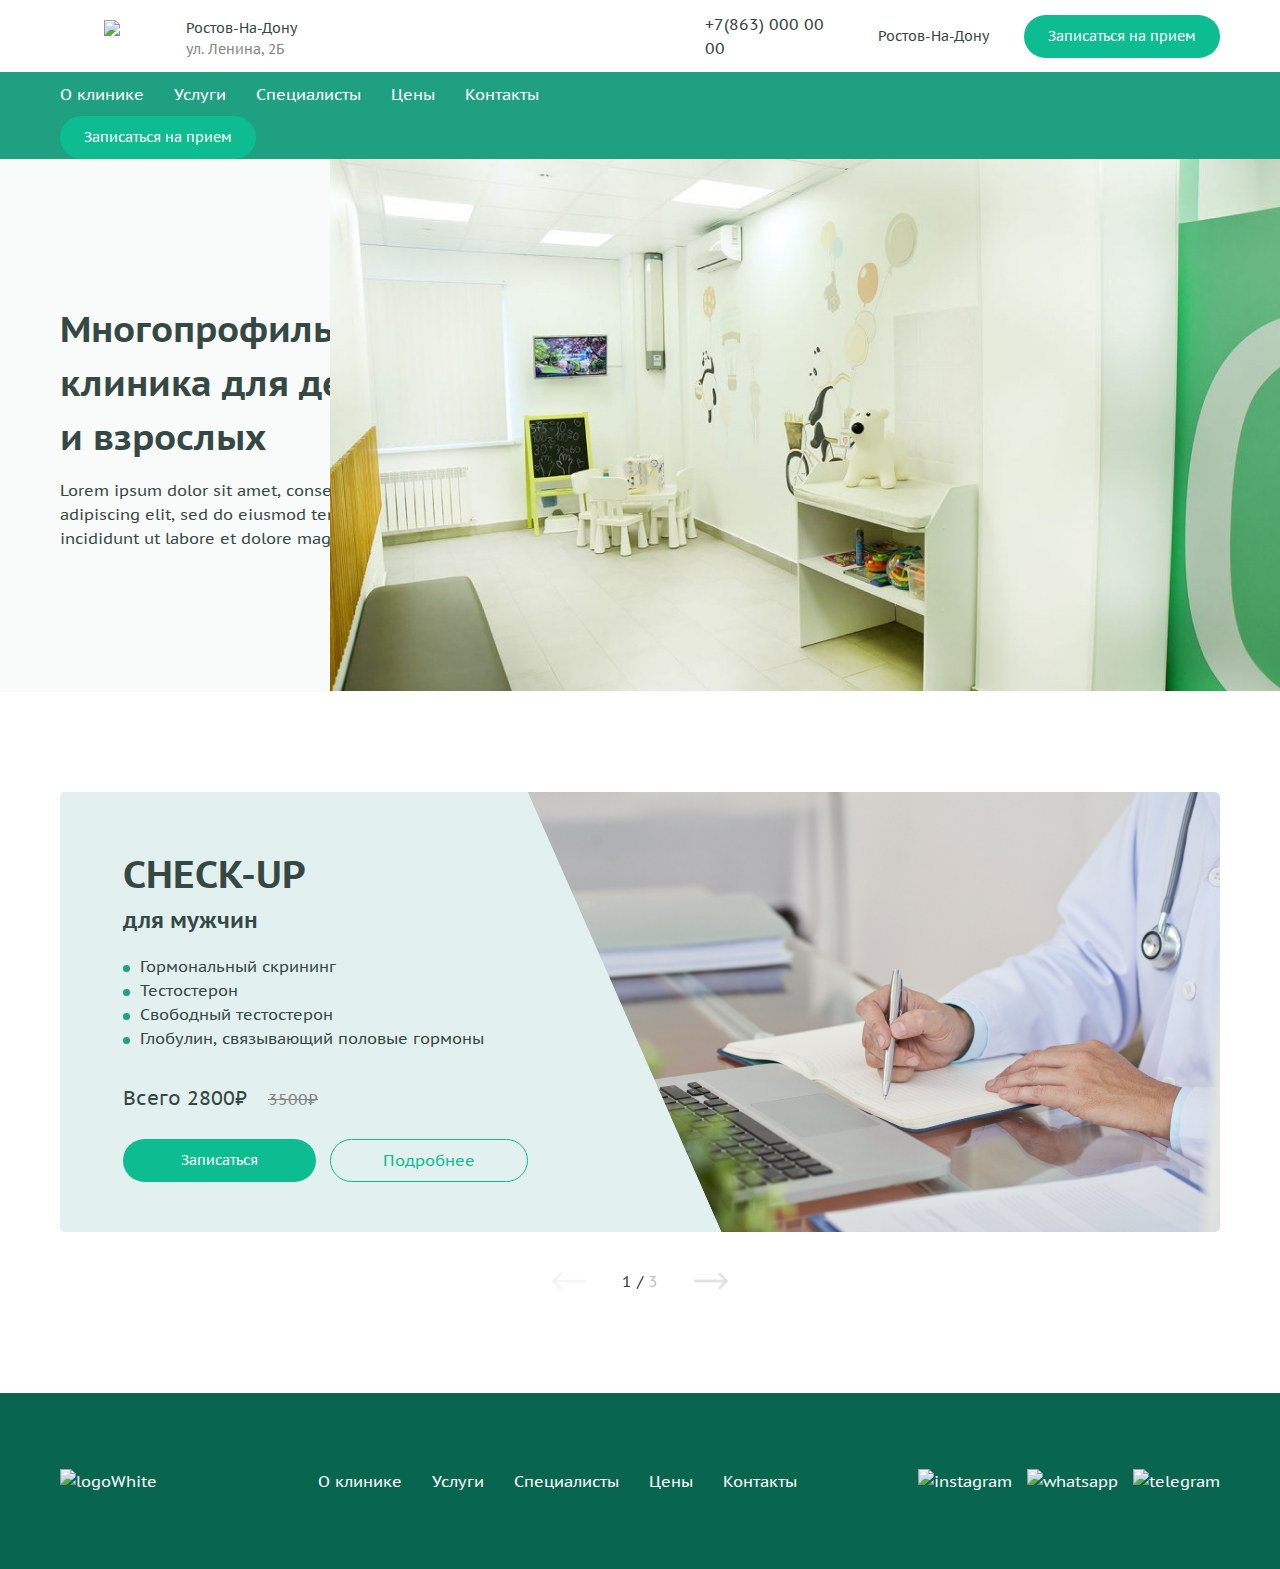
==== index.html @ a5d71ce0 "Добавил разметку для кнопки гамбургер в index.html" ====
<!DOCTYPE html>
<html lang="ru">

<head>
   <meta name="description"
      content="Комплексное обследование организма в Ростове-на-Дону всего за 1550 руб. Узнай все о состоянии своего орагнизма в МЦ 'Лого'. Check-Up программа доступна каждому!">
   <meta name="keywords" content="Check-up обследования анализы">
   <meta charset="UTF-8">
   <meta name="viewport" content="width=device-width, initial-scale=1.0">
   <link rel="preconnect" href="https://fonts.googleapis.com">
   <link rel="preconnect" href="https://fonts.gstatic.com" crossorigin>
   <link href="https://fonts.googleapis.com/css2?family=PT+Sans+Caption:wght@400;700&display=swap" rel="stylesheet">
   <script src="js/swiper.js" defer></script>
   <script src="js/main.js" defer></script>
   <link rel="stylesheet" href="css/swiper.css">
   <title>Test page</title>
   <link rel="stylesheet" href="/css/style.css">
</head>

<body>
   <div class="wrapper">
      <header class="header">
         <div class="container">
            <div class="header__inner-top">
               <div class="header__inner-left">
                  <div class="menu__btn">
                     <span></span>
                     <span></span>
                     <span></span>
                  </div>
                  <a href="#" class="logo">
                     <picture>
                        <source media="(max-width: 500px)" srcset="images/logo-mob.svg">
                        <img class="logo__img" src="images/logoGreen.svg" alt="Logo">
                     </picture>
                  </a>
                  <a href="#" class="header__geoloc-city">Ростов-На-Дону
                     <span class="header__geoloc-street">ул. Ленина, 2Б</span>
                  </a>

               </div>
               <div class="header__inner-right">
                  <a href="tel:+7(863) 000 00 00" class="header__number">+7(863) 000 00 00</a>
                  <a href="#" class="header__geoloc-city header__geoloc-mob">Ростов-На-Дону</a>
                  <button class="button header__button">Записаться на прием</button>
               </div>
            </div>
         </div>
         <div class="header__bg-bottom">
            <div class="container">
               <div class="header__inner-bottom">
                  <div class="header__menu">
                     <nav class="menu">
                        <ul class="menu__list">
                           <li class="menu__list-item">
                              <a href="#" class="menu__list-link">О клинике</a>
                           </li>
                           <li class="menu__list-item">
                              <a href="#" class="menu__list-link">Услуги</a>
                           </li>
                           <li class="menu__list-item">
                              <a href="#" class="menu__list-link">Специалисты</a>
                           </li>
                           <li class="menu__list-item">
                              <a href="#" class="menu__list-link">Цены</a>
                           </li>
                           <li class="menu__list-item">
                              <a href="#" class="menu__list-link">Контакты</a>
                           </li>
                        </ul>
                     </nav>
                     <button class="button button_mob-menu">Записаться на прием</button>
                  </div>
               </div>
            </div>
         </div>

      </header>

      <main class="main">
         <section class="top">
            <div class="container">
               <div class="top__content">
                  <div class="top__left">
                     <h1 class="top__title">Многопрофильная клиника для детей
                        и взрослых</h1>
                     <p class="top__text">Lorem ipsum dolor sit amet, consectetur adipiscing elit, sed do eiusmod tempor
                        incididunt ut labore et dolore magna aliqua</p>
                  </div>
                  <div class="top__right">
                     <picture>
                        <source media="(max-width: 375px)" srcset="images/top-img-mob.jpg">
                        <img src="images/top-img.jpg" alt="Дестский уголок" class="top__img">
                     </picture>
                  </div>
               </div>
            </div>
         </section>
         <section class="check">
            <div class="container">
               <div class="swiper">
                  <div class="swiper-wrapper">
                     <div class="swiper-slide">
                        <div class="check__inner">
                           <div class="check__left">
                              <div class="check__left-content">
                                 <h2 class="check__title">Check-UP</h2>
                                 <span class="check__span">для мужчин</span>
                                 <ul class="check__list">
                                    <li class="check__list-item">Гормональный скрининг</li>
                                    <li class="check__list-item">Тестостерон</li>
                                    <li class="check__list-item">Свободный тестостерон</li>
                                    <li class="check__list-item">Глобулин, связывающий половые гормоны</li>
                                 </ul>
                                 <div class="check__price">
                                    <span class="check__price-sale">Всего 2800₽</span>
                                    <span class="check__price-full">3500₽</span>
                                 </div>
                                 <div class="check__btn">
                                    <button class="button">Записаться</button>
                                    <a href="" class="butto check__link">Подробнее</a>
                                 </div>
                              </div>

                           </div>
                           <div class="check__right">
                              <picture>
                                 <source media="(max-width: 375px)" srcset="images/check-img-mob.jpg">
                                 <img src="images/check-img.jpg" alt="doctor" class="check__right-img">
                              </picture>
                           </div>
                        </div>
                     </div>
                     <div class="swiper-slide">Slide 2</div>
                     <div class="swiper-slide">Slide 3</div>
                  </div>


               </div>
            </div>
            <div class="container">
               <div class="swiper swiper-pag__bottom">
                  <div class="swiper-pagination"></div>

                  <div class="swiper-button-prev"></div>
                  <div class="swiper-button-next"></div>
               </div>
            </div>

         </section>
      </main>

      <footer class="footer">
         <div class="container">
            <div class="footer__inner">
               <a href="#" class="footer__logo">
                  <img src="images/logoWhite.svg" alt="logoWhite" class="logo__img">
               </a>
               <nav class="footer__menu">
                  <ul class="footer__menu-list">
                     <li class="footer__menu-item">
                        <a href="#" class="footer__menu-link">О клинике</a>
                     </li>
                     <li class="footer__menu-item">
                        <a href="#" class="footer__menu-link">Услуги</a>
                     </li>
                     <li class="footer__menu-item">
                        <a href="#" class="footer__menu-link">Специалисты</a>
                     </li>
                     <li class="footer__menu-item">
                        <a href="#" class="footer__menu-link">Цены</a>
                     </li>
                     <li class="footer__menu-item">
                        <a href="#" class="footer__menu-link">Контакты</a>
                     </li>
                  </ul>
               </nav>
               <div class="footer__messengers">
                  <a href="#" class="footer__messengers-link">
                     <img src="images/instagram.svg" alt="instagram" class="footer__messengers-img">
                  </a>
                  <a href="#" class="footer__messengers-link">
                     <img src="images/whatsappFooter.svg" alt="whatsapp" class="footer__messengers-img">
                  </a>
                  <a href="#" class="footer__messengers-link">
                     <img src="images/telegram.svg" alt="telegram" class="footer__messengers-img">
                  </a>
               </div>
            </div>
         </div>
      </footer>
   </div>



</body>

</html>
---- css/style.css ----
/*! normalize.css v8.0.1 | MIT License | github.com/necolas/normalize.css */
html {
  line-height: 1.15;
  -webkit-text-size-adjust: 100%;
}

body {
  margin: 0;
}

main {
  display: block;
}

h1 {
  font-size: 2em;
  margin: 0.67em 0;
}

hr {
  -webkit-box-sizing: content-box;
          box-sizing: content-box;
  height: 0;
  overflow: visible;
}

pre {
  font-family: monospace, monospace;
  font-size: 1em;
}

a {
  background-color: transparent;
}

abbr[title] {
  border-bottom: none;
  text-decoration: underline;
  -webkit-text-decoration: underline dotted;
          text-decoration: underline dotted;
}

b,
strong {
  font-weight: bolder;
}

code,
kbd,
samp {
  font-family: monospace, monospace;
  font-size: 1em;
}

small {
  font-size: 80%;
}

sub,
sup {
  font-size: 75%;
  line-height: 0;
  position: relative;
  vertical-align: baseline;
}

sub {
  bottom: -0.25em;
}

sup {
  top: -0.5em;
}

img {
  border-style: none;
}

button,
input,
optgroup,
select,
textarea {
  font-family: inherit;
  font-size: 100%;
  line-height: 1.15;
  margin: 0;
}

button,
input {
  overflow: visible;
}

button,
select {
  text-transform: none;
}

button,
[type=button],
[type=reset],
[type=submit] button::-moz-focus-inner,
[type=button]::-moz-focus-inner,
[type=reset]::-moz-focus-inner,
[type=submit]::-moz-focus-inner {
  border-style: none;
  padding: 0;
}

button:-moz-focusring,
[type=button]:-moz-focusring,
[type=reset]:-moz-focusring,
[type=submit]:-moz-focusring fieldset {
  padding: 0.35em 0.75em 0.625em;
}

legend {
  -webkit-box-sizing: border-box;
          box-sizing: border-box;
  color: inherit;
  display: table;
  max-width: 100%;
  padding: 0;
  white-space: normal;
}

progress {
  vertical-align: baseline;
}

textarea {
  overflow: auto;
}

[type=checkbox],
[type=radio] {
  -webkit-box-sizing: border-box;
          box-sizing: border-box;
  padding: 0;
}

[type=number]::-webkit-inner-spin-button,
[type=number]::-webkit-outer-spin-button {
  height: auto;
}

[type=search] {
  outline-offset: -2px;
}

[type=search]::-webkit-search-decoration {
  -webkit-appearance: none;
}

::-webkit-file-upload-button {
  -webkit-appearance: button;
  font: inherit;
}

details {
  display: block;
}

summary {
  display: list-item;
}

template {
  display: none;
}

[hidden] {
  display: none;
}

html {
  -webkit-box-sizing: border-box;
          box-sizing: border-box;
}

*,
*::after,
**::before {
  -webkit-box-sizing: inherit;
          box-sizing: inherit;
  margin: 0;
  padding: 0;
}

html,
body {
  height: 100%;
}

body {
  font-family: "PT Sans Caption", sans-serif;
  font-size: 16px;
  font-weight: 400;
  line-height: 1.5;
  color: #364844;
}

a {
  text-decoration: none;
  color: #fff;
}

ul {
  list-style: none;
}

.wrapper {
  min-height: 100%;
  display: -webkit-box;
  display: -ms-flexbox;
  display: flex;
  -webkit-box-orient: vertical;
  -webkit-box-direction: normal;
      -ms-flex-direction: column;
          flex-direction: column;
}

.container {
  max-width: 1160px;
  margin: 0 auto;
  padding: 0 10px;
}

.button {
  max-width: 196px;
  height: 43px;
  width: 100%;
  display: inline-block;
  color: #fff;
  background-color: #0DBC91;
  padding: 11px 24px;
  font-size: 14px;
  font-family: "PT Sans Caption", sans-serif;
  border: none;
  border-radius: 50px;
  outline: none;
  cursor: pointer;
  white-space: nowrap;
}
.button:hover {
  background-color: #00D29F;
}

.header__inner-top {
  position: relative;
  padding: 12px 0;
  display: -webkit-box;
  display: -ms-flexbox;
  display: flex;
  -webkit-box-pack: justify;
      -ms-flex-pack: justify;
          justify-content: space-between;
}
.header__inner-left {
  display: -webkit-box;
  display: -ms-flexbox;
  display: flex;
  -webkit-box-align: end;
      -ms-flex-align: end;
          align-items: flex-end;
  gap: 0 44px;
  max-width: 250px;
}
.header__geoloc-city {
  max-width: 133px;
  font-size: 14px;
  color: #364844;
  position: relative;
}
.header__geoloc-city::before {
  content: "";
  position: absolute;
  background-image: url(../images/placeholder.svg);
  width: 20px;
  height: 20px;
  left: -22px;
  top: calc(50% - 22px);
}
.header__geoloc-street {
  color: #868686;
}
.header__number {
  max-width: 138px;
  width: 100%;
  position: relative;
  color: #364844;
}
.header__number::before {
  content: "";
  position: absolute;
  background-image: url(../images/whatsappHeader.svg);
  width: 28px;
  height: 28px;
  left: -34px;
  top: calc(50% - 15px);
}
.header__inner-right {
  display: -webkit-box;
  display: -ms-flexbox;
  display: flex;
  -webkit-box-pack: justify;
      -ms-flex-pack: justify;
          justify-content: space-between;
  -webkit-box-align: center;
      -ms-flex-align: center;
          align-items: center;
  gap: 0 35px;
}
.header__bg-bottom {
  background-color: #1FA181;
}

.logo__img {
  width: 92px;
  height: 27px;
}

.menu__list {
  display: -webkit-box;
  display: -ms-flexbox;
  display: flex;
  gap: 0 30px;
  margin: 0;
  padding: 10px 0;
}

.footer {
  background-color: #08664F;
}
.footer__inner {
  display: -webkit-box;
  display: -ms-flexbox;
  display: flex;
  -webkit-box-pack: justify;
      -ms-flex-pack: justify;
          justify-content: space-between;
  -webkit-box-align: center;
      -ms-flex-align: center;
          align-items: center;
  padding: 60px 0;
}
.footer__menu-list {
  display: -webkit-box;
  display: -ms-flexbox;
  display: flex;
  gap: 0 30px;
}
.footer__messengers {
  display: -webkit-box;
  display: -ms-flexbox;
  display: flex;
  gap: 0 15px;
}

.main {
  -webkit-box-flex: 1;
      -ms-flex-positive: 1;
          flex-grow: 1;
}

.top {
  position: relative;
  background-color: #F8FBFA;
}
.top__content {
  height: 533px;
  display: -webkit-box;
  display: -ms-flexbox;
  display: flex;
  padding-right: 15px;
}
.top__left {
  max-width: 416px;
  margin: auto 0;
}
.top__title {
  font-size: 36px;
  font-weight: 700;
  max-width: 370px;
  margin: 0 0 14px 0;
}
.top__text {
  max-width: 350px;
  margin: 0;
}
.top__right {
  position: absolute;
  right: 0;
  max-width: 950px;
  width: 100%;
  height: 100%;
}
.top__img {
  width: 100%;
}

.check {
  padding-top: 100px;
}
.check__inner {
  height: 440px;
  display: -webkit-box;
  display: -ms-flexbox;
  display: flex;
  background-color: #E2F0EF;
}
.check__left {
  margin-left: 63px;
  max-width: 613px;
  width: 100%;
}
.check__title {
  margin: 53px 0 2px 0;
  font-size: 38px;
  font-weight: 700;
  text-transform: uppercase;
}
.check__span {
  font-size: 22px;
  font-weight: 700;
  margin-bottom: 17px;
  display: block;
}
.check__list {
  padding-left: 17px;
  margin-top: 0;
  margin-bottom: 33px;
  position: relative;
}
.check__list-item::before {
  content: url(../images/Ellipse\ 1.svg);
  position: absolute;
  width: 7px;
  height: 7px;
  left: 0;
}
.check__price-sale {
  font-size: 20px;
  display: inline-block;
  margin-right: 16px;
  margin-bottom: 26px;
}
.check__price-full {
  color: #868686;
  text-decoration-line: line-through;
}
.check__btn {
  display: -webkit-box;
  display: -ms-flexbox;
  display: flex;
  gap: 14px;
}
.check__link {
  display: inline-block;
  border: 1px solid #0DBC91;
  border-radius: 50px;
  padding: 8px 52px;
  color: #0DBC91;
}
.check__link:hover {
  background-color: #0DBC91;
  color: #fff;
}
.check__right {
  background-image: url(../images/check-img.jpg);
  background-repeat: no-repeat;
  background-position: center;
  background-size: contain;
  -webkit-clip-path: polygon(0% 0%, 100% 0%, 100% 100%, 28% 100%);
          clip-path: polygon(0% 0%, 100% 0%, 100% 100%, 28% 100%);
}

.swiper {
  border-radius: 5px;
}
.swiper-wrapper {
  margin-bottom: 35px;
}
.swiper-slide {
  width: 613px;
  height: 440px;
}

.swiper-pag__bottom {
  height: 34px;
  margin-bottom: 92px;
}

.swiper-pagination-total {
  color: #C0C0C0;
}

.swiper-button-prev::after {
  content: url(../images/left-arrow.svg);
  width: 34px;
  height: 34px;
  position: absolute;
  right: -489px;
  top: -2px;
}

.swiper-button-prev:hover {
  -webkit-filter: invert(62%) sepia(47%) saturate(3689%) hue-rotate(124deg) brightness(93%) contrast(90%);
          filter: invert(62%) sepia(47%) saturate(3689%) hue-rotate(124deg) brightness(93%) contrast(90%);
}

.swiper-button-next::after {
  content: url(../images/right-arrow.png);
  width: 34px;
  height: 34px;
  position: absolute;
  left: -489px;
  top: -2px;
}

.swiper-button-next:hover {
  -webkit-filter: invert(62%) sepia(47%) saturate(3689%) hue-rotate(124deg) brightness(93%) contrast(90%);
          filter: invert(62%) sepia(47%) saturate(3689%) hue-rotate(124deg) brightness(93%) contrast(90%);
}/*# sourceMappingURL=style.css.map */
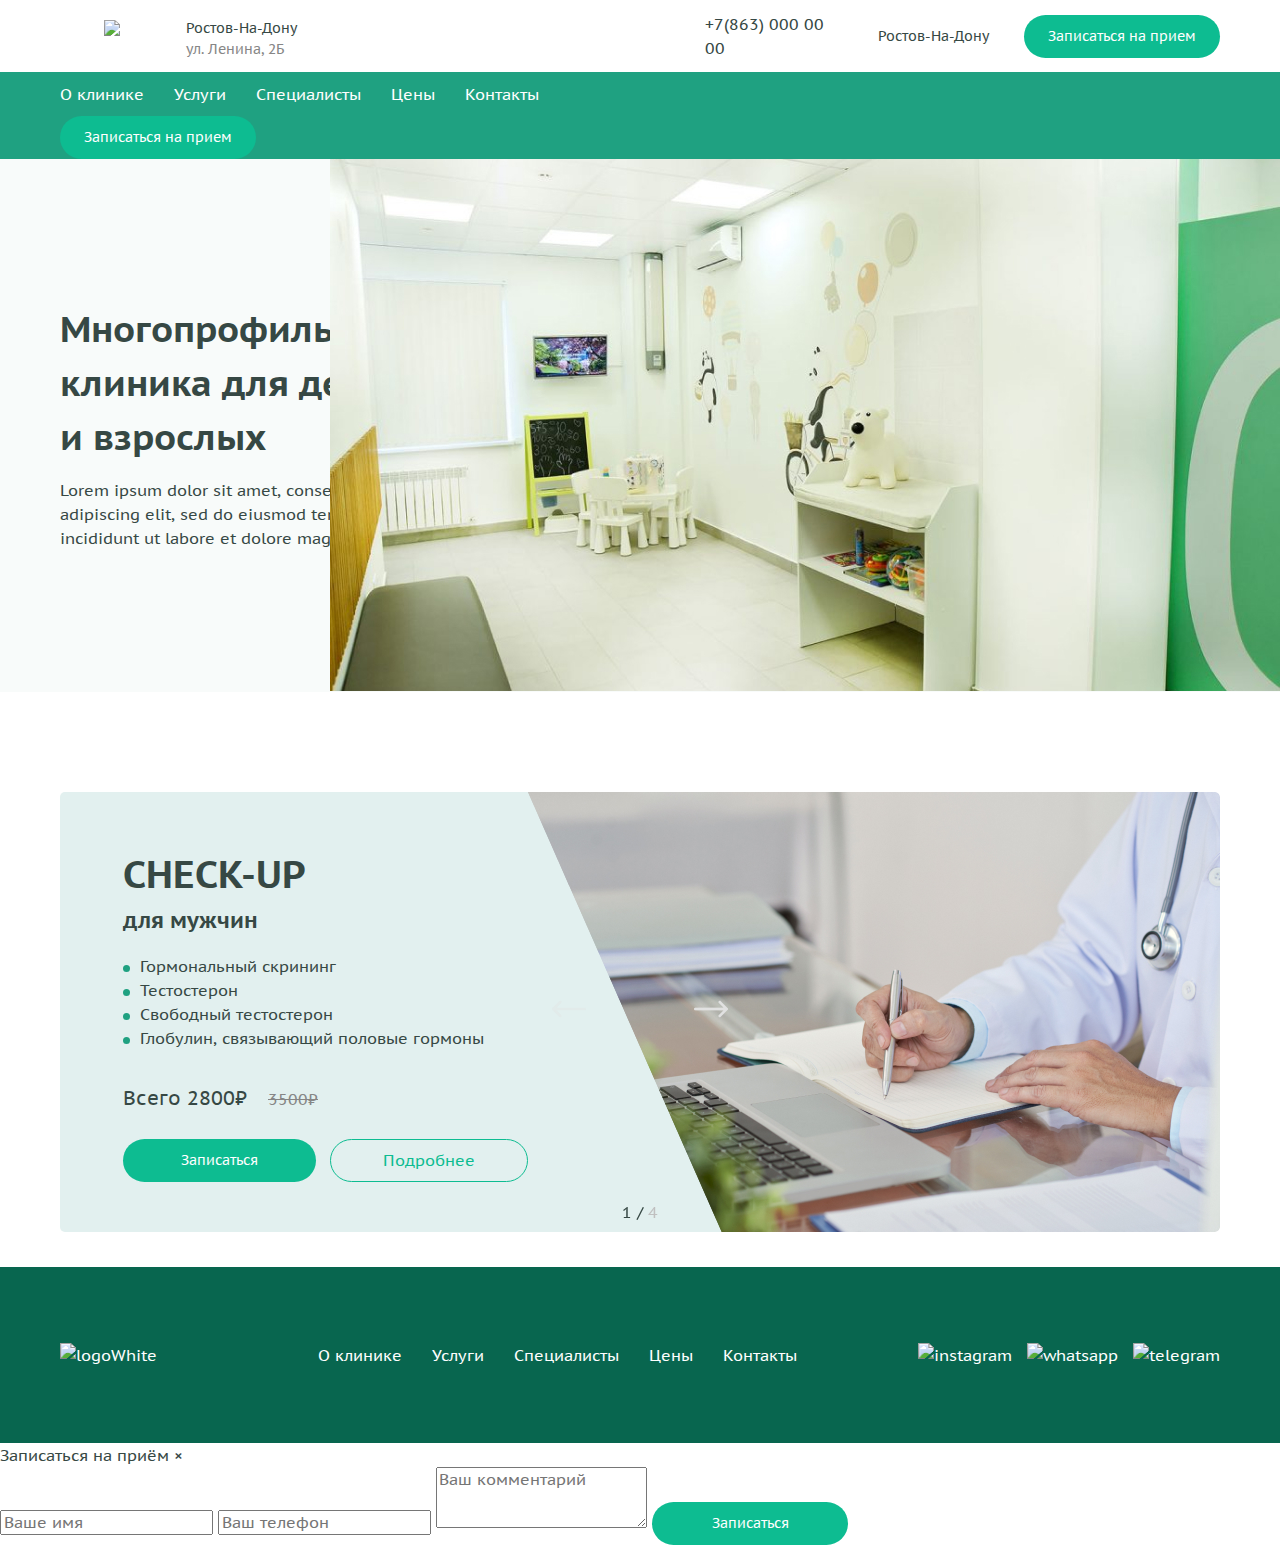
==== commit 6cf62a39: "Добавил разметку всплывающей формы" ====
--- a/index.html
+++ b/index.html
@@ -118,7 +118,7 @@
                                  </div>
                                  <div class="check__btn">
                                     <button class="button">Записаться</button>
-                                    <a href="" class="butto check__link">Подробнее</a>
+                                    <a href="" class="check__link button-link">Подробнее</a>
                                  </div>
                               </div>
 
@@ -131,22 +131,18 @@
                            </div>
                         </div>
                      </div>
-                     <div class="swiper-slide">Slide 2</div>
-                     <div class="swiper-slide">Slide 3</div>
-                  </div>
-
-
-               </div>
-            </div>
-            <div class="container">
-               <div class="swiper swiper-pag__bottom">
-                  <div class="swiper-pagination"></div>
-
-                  <div class="swiper-button-prev"></div>
-                  <div class="swiper-button-next"></div>
-               </div>
-            </div>
-
+                     <div class="swiper-slide"></div>
+                     <div class="swiper-slide"></div>
+                     <div class="swiper-slide"></div>
+                  </div>
+                  <div class="slider-nav">
+                     <div class="slider-prev slider-btn swiper-button-prev"></div>
+                     <div class="slider-pogination swiper-pagination">
+                     </div>
+                     <div class="slider-next slider-btn swiper-button-next"></div>
+                  </div>
+               </div>
+            </div>
          </section>
       </main>
 
@@ -191,8 +187,27 @@
       </footer>
    </div>
 
-
+   <div class="modal">
+      <div class="modal__overlay">
+         <div class="modal__window">
+            <div class="modal__header">
+               <span class="modal__title">Записаться на приём</span>
+               <span class="modal__close">&times;</span>
+            </div>
+            <div class="modal__body">
+               <form class="modal__form" action="">
+                  <input required class="modal__input" type="text" placeholder="Ваше имя">
+                  <input required class="modal__input" type="text" placeholder="Ваш телефон">
+                  <textarea rows="3" class="modal__textarea" placeholder="Ваш комментарий"></textarea>
+                  <button type="submit" class="button">Записаться</button>
+               </form>
+            </div>
+         </div>
+      </div>
+   </div>
 
 </body>
 
-</html>+</html>
+
+<!-- 22:20 -->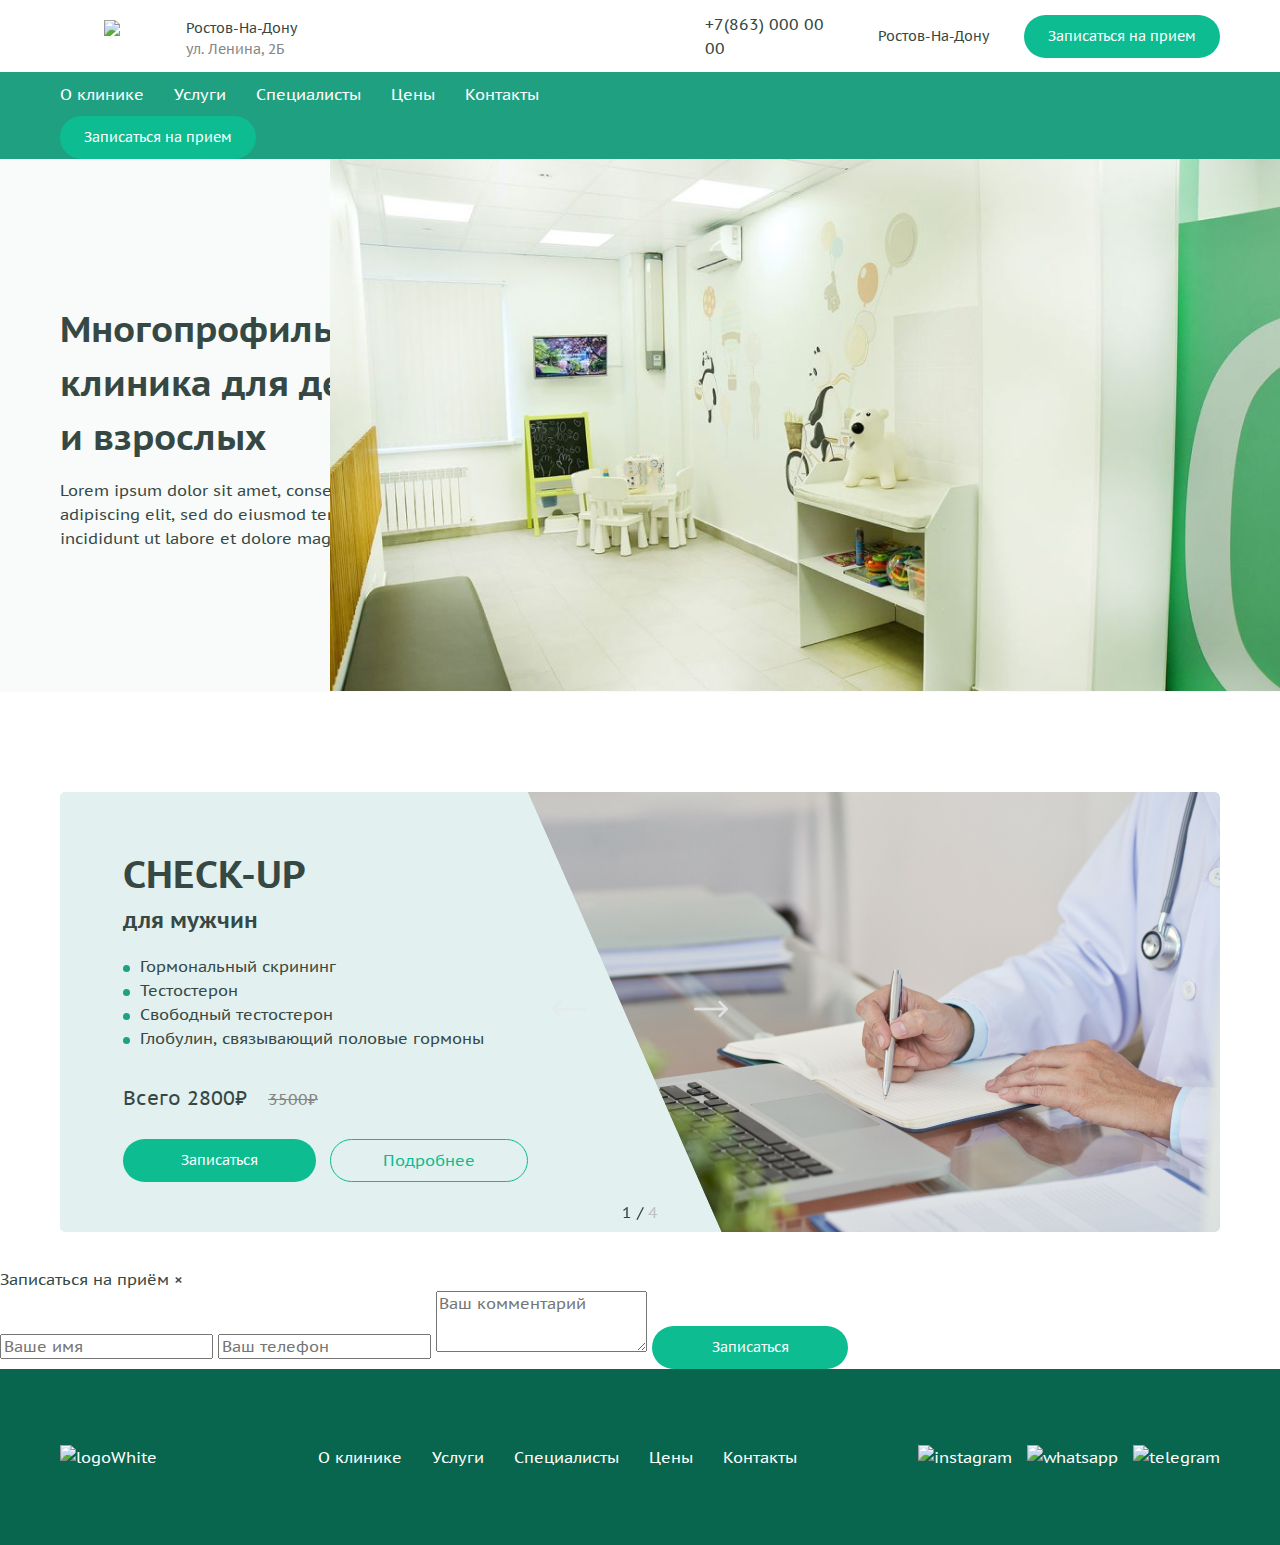
==== commit 22450d42: "Переместил модальное окно между main и footer" ====
--- a/index.html
+++ b/index.html
@@ -42,7 +42,7 @@
                <div class="header__inner-right">
                   <a href="tel:+7(863) 000 00 00" class="header__number">+7(863) 000 00 00</a>
                   <a href="#" class="header__geoloc-city header__geoloc-mob">Ростов-На-Дону</a>
-                  <button class="button header__button">Записаться на прием</button>
+                  <button class="button header__button" id="header-btn">Записаться на прием</button>
                </div>
             </div>
          </div>
@@ -69,7 +69,7 @@
                            </li>
                         </ul>
                      </nav>
-                     <button class="button button_mob-menu">Записаться на прием</button>
+                     <button class="button button_mob-menu" id="mob-btn">Записаться на прием</button>
                   </div>
                </div>
             </div>
@@ -117,7 +117,7 @@
                                     <span class="check__price-full">3500₽</span>
                                  </div>
                                  <div class="check__btn">
-                                    <button class="button">Записаться</button>
+                                    <button class="button" id="check-up-btn">Записаться</button>
                                     <a href="" class="check__link button-link">Подробнее</a>
                                  </div>
                               </div>
@@ -146,6 +146,25 @@
          </section>
       </main>
 
+      <div class="modal">
+         <div class="modal__overlay">
+            <div class="modal__window">
+               <div class="modal__header">
+                  <span class="modal__title">Записаться на приём</span>
+                  <span class="modal__close">&times;</span>
+               </div>
+               <div class="modal__body">
+                  <form class="modal__form" action="">
+                     <input required class="modal__input" type="text" placeholder="Ваше имя">
+                     <input required class="modal__input" type="text" placeholder="Ваш телефон">
+                     <textarea rows="3" class="modal__textarea" placeholder="Ваш комментарий"></textarea>
+                     <button type="submit" class="button" id="modal-btn-close">Записаться</button>
+                  </form>
+               </div>
+            </div>
+         </div>
+      </div>
+
       <footer class="footer">
          <div class="container">
             <div class="footer__inner">
@@ -187,27 +206,8 @@
       </footer>
    </div>
 
-   <div class="modal">
-      <div class="modal__overlay">
-         <div class="modal__window">
-            <div class="modal__header">
-               <span class="modal__title">Записаться на приём</span>
-               <span class="modal__close">&times;</span>
-            </div>
-            <div class="modal__body">
-               <form class="modal__form" action="">
-                  <input required class="modal__input" type="text" placeholder="Ваше имя">
-                  <input required class="modal__input" type="text" placeholder="Ваш телефон">
-                  <textarea rows="3" class="modal__textarea" placeholder="Ваш комментарий"></textarea>
-                  <button type="submit" class="button">Записаться</button>
-               </form>
-            </div>
-         </div>
-      </div>
-   </div>
+
 
 </body>
 
-</html>
-
-<!-- 22:20 -->+</html>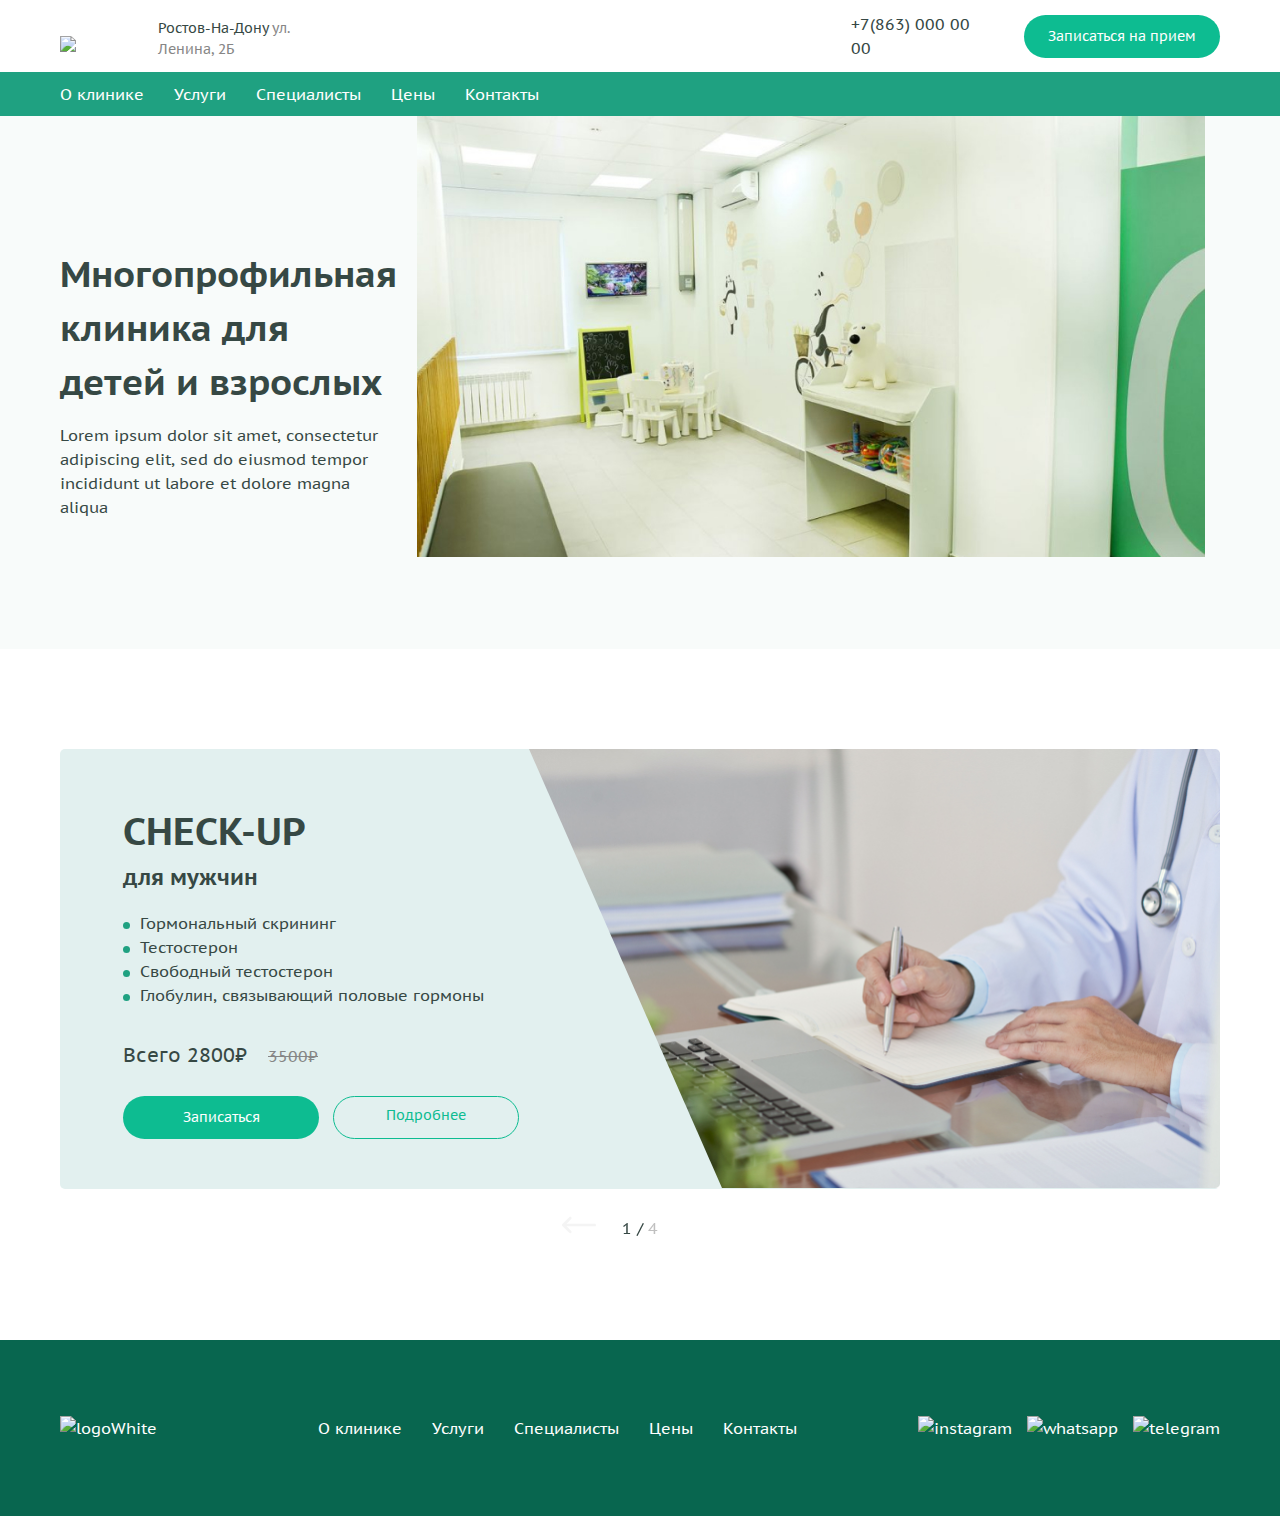
==== commit 46f27ded: "Подключил слили через style.min.css" ====
--- a/index.html
+++ b/index.html
@@ -14,7 +14,7 @@
    <script src="js/main.js" defer></script>
    <link rel="stylesheet" href="css/swiper.css">
    <title>Test page</title>
-   <link rel="stylesheet" href="/css/style.css">
+   <link rel="stylesheet" href="css/style.min.css">
 </head>
 
 <body>
--- a/css/style.min.css
+++ b/css/style.min.css
@@ -0,0 +1 @@
+/*! normalize.css v8.0.1 | MIT License | github.com/necolas/normalize.css */html{line-height:1.15;-webkit-text-size-adjust:100%}body{margin:0}main{display:block}h1{font-size:2em;margin:.67em 0}hr{-webkit-box-sizing:content-box;box-sizing:content-box;height:0;overflow:visible}pre{font-family:monospace,monospace;font-size:1em}a{background-color:rgba(0,0,0,0)}abbr[title]{border-bottom:none;text-decoration:underline;-webkit-text-decoration:underline dotted;text-decoration:underline dotted}b,strong{font-weight:bolder}code,kbd,samp{font-family:monospace,monospace;font-size:1em}small{font-size:80%}sub,sup{font-size:75%;line-height:0;position:relative;vertical-align:baseline}sub{bottom:-0.25em}sup{top:-0.5em}img{border-style:none}button,input,optgroup,select,textarea{font-family:inherit;font-size:100%;line-height:1.15;margin:0}button,input{overflow:visible}button,select{text-transform:none}button,[type=button],[type=reset],[type=submit] button::-moz-focus-inner,[type=button]::-moz-focus-inner,[type=reset]::-moz-focus-inner,[type=submit]::-moz-focus-inner{border-style:none;padding:0}button:-moz-focusring,[type=button]:-moz-focusring,[type=reset]:-moz-focusring,[type=submit]:-moz-focusring fieldset{padding:.35em .75em .625em}legend{-webkit-box-sizing:border-box;box-sizing:border-box;color:inherit;display:table;max-width:100%;padding:0;white-space:normal}progress{vertical-align:baseline}textarea{overflow:auto}[type=checkbox],[type=radio]{-webkit-box-sizing:border-box;box-sizing:border-box;padding:0}[type=number]::-webkit-inner-spin-button,[type=number]::-webkit-outer-spin-button{height:auto}[type=search]{outline-offset:-2px}[type=search]::-webkit-search-decoration{-webkit-appearance:none}::-webkit-file-upload-button{-webkit-appearance:button;font:inherit}details{display:block}summary{display:list-item}template{display:none}[hidden]{display:none}html{-webkit-box-sizing:border-box;box-sizing:border-box}*,*::after,**::before{-webkit-box-sizing:inherit;box-sizing:inherit;margin:0;padding:0}html,body{height:100%}body{font-family:"PT Sans Caption",sans-serif;font-size:16px;font-weight:400;line-height:1.5;color:#364844}body.noscroll{overflow:hidden}a{text-decoration:none;color:#fff}ul{list-style:none}.wrapper{min-height:100%;display:-webkit-box;display:-ms-flexbox;display:flex;-webkit-box-orient:vertical;-webkit-box-direction:normal;-ms-flex-direction:column;flex-direction:column}.container{max-width:1160px;margin:0 auto;padding:0 10px}.button{max-width:196px;height:43px;width:100%;display:inline-block;color:#fff;background-color:#0dbc91;padding:11px 24px;font-size:14px;font-family:"PT Sans Caption",sans-serif;border:none;border-radius:50px;outline:none;cursor:pointer;white-space:nowrap}.button:hover{background-color:#00d29f}.header__inner-top{position:relative;padding:12px 0;display:-webkit-box;display:-ms-flexbox;display:flex;-webkit-box-pack:justify;-ms-flex-pack:justify;justify-content:space-between}.header__inner-left{display:-webkit-box;display:-ms-flexbox;display:flex;-webkit-box-align:end;-ms-flex-align:end;align-items:flex-end;gap:0 44px;max-width:250px}.header__geoloc-city{max-width:133px;font-size:14px;color:#364844;position:relative}.header__geoloc-city::before{content:"";position:absolute;background-image:url(../images/placeholder.svg);width:20px;height:20px;left:-22px;top:calc(50% - 22px)}.header__geoloc-street{color:#868686}.header__number{max-width:138px;width:100%;position:relative;color:#364844}.header__number::before{content:"";position:absolute;background-image:url(../images/whatsappHeader.svg);width:28px;height:28px;left:-34px;top:calc(50% - 15px)}.header__geoloc-mob{display:none}.header__inner-right{display:-webkit-box;display:-ms-flexbox;display:flex;-webkit-box-pack:justify;-ms-flex-pack:justify;justify-content:space-between;-webkit-box-align:center;-ms-flex-align:center;align-items:center;gap:0 35px}.header__bg-bottom{background-color:#1fa181}.menu__btn{display:block;width:37px;height:26px;position:relative;z-index:5;cursor:pointer;display:none}.menu__btn span{position:absolute;top:calc(50% - 2px);left:0;width:100%;height:4px;background-color:#1fa181;-webkit-transition:all .2s;transition:all .2s}.menu__btn span:first-child{top:1px}.menu__btn span:last-child{top:auto;bottom:0}.menu__btn.menu__btn--active span{-webkit-transform:scale(0);-ms-transform:scale(0);transform:scale(0)}.menu__btn.menu__btn--active span:first-child{-webkit-transform:rotate(-45deg);-ms-transform:rotate(-45deg);transform:rotate(-45deg);top:calc(50% - 2px)}.menu__btn.menu__btn--active span:last-child{-webkit-transform:rotate(45deg);-ms-transform:rotate(45deg);transform:rotate(45deg);bottom:calc(50% - 2px)}.menu__list{display:-webkit-box;display:-ms-flexbox;display:flex;gap:0 30px;margin:0;padding:10px 0}.button_mob-menu{color:#1fa181;background-color:#f6f6f6;display:none}.button_mob-menu:hover{background-color:#0dbc91;color:#fff}.footer{background-color:#08664f}.footer__inner{display:-webkit-box;display:-ms-flexbox;display:flex;-webkit-box-pack:justify;-ms-flex-pack:justify;justify-content:space-between;-webkit-box-align:center;-ms-flex-align:center;align-items:center;padding:60px 0}.footer__menu-list{display:-webkit-box;display:-ms-flexbox;display:flex;gap:0 30px}.footer__messengers{display:-webkit-box;display:-ms-flexbox;display:flex;gap:0 15px}.main{-webkit-box-flex:1;-ms-flex-positive:1;flex-grow:1}.top{position:relative;background-color:#f8fbfa}.top__content{height:533px;display:-webkit-box;display:-ms-flexbox;display:flex;padding-right:15px}.top__left{max-width:416px;margin:auto 0}.top__title{font-size:36px;font-weight:700;max-width:370px;margin:0 0 14px 0}.top__text{max-width:350px;margin:0}.top__right{position:absolute;right:0;max-width:950px;width:100%;height:100%}.top__img{width:100%}.check{padding-top:100px}.check__inner{height:100%;display:-webkit-box;display:-ms-flexbox;display:flex;background-color:#e2f0ef;border-radius:5px}.check__left{margin-left:63px;max-width:406px;width:100%}.check__title{margin:53px 0 2px 0;font-size:38px;font-weight:700;text-transform:uppercase}.check__span{font-size:22px;font-weight:700;margin-bottom:17px;display:block}.check__list{padding-left:17px;margin-top:0;margin-bottom:33px;position:relative}.check__list-item::before{content:url(../images/Ellipse\ 1.svg);position:absolute;width:7px;height:7px;left:0}.check__price-sale{font-size:20px;display:inline-block;margin-right:16px;margin-bottom:26px}.check__price-full{color:#868686;text-decoration-line:line-through}.check__btn{display:-webkit-box;display:-ms-flexbox;display:flex;gap:14px}.check__link{display:inline-block;border:1px solid #0dbc91;border-radius:50px;padding:8px 52px;color:#0dbc91;font-size:14px}.check__link:hover{background-color:#0dbc91;color:#fff}.check__right{-webkit-clip-path:polygon(0% 0%, 100% 0%, 100% 100%, 28% 100%);clip-path:polygon(0% 0%, 100% 0%, 100% 100%, 28% 100%)}.check__right-img{display:block;max-width:100%}.swiper-wrapper{margin-bottom:35px}.swiper-slide{width:613px;height:440px}.swiper-pag__bottom{height:34px;margin-bottom:92px}.swiper-pagination-total{color:silver}.swiper-button-prev::after{content:none}.swiper-button-prev:hover{-webkit-filter:invert(62%) sepia(47%) saturate(3689%) hue-rotate(124deg) brightness(93%) contrast(90%);filter:invert(62%) sepia(47%) saturate(3689%) hue-rotate(124deg) brightness(93%) contrast(90%)}.swiper-button-next::after{content:none}.swiper-button-next:hover{-webkit-filter:invert(62%) sepia(47%) saturate(3689%) hue-rotate(124deg) brightness(93%) contrast(90%);filter:invert(62%) sepia(47%) saturate(3689%) hue-rotate(124deg) brightness(93%) contrast(90%)}.slider-nav{padding-bottom:92px;display:-webkit-box;display:-ms-flexbox;display:flex;-webkit-box-pack:center;-ms-flex-pack:center;justify-content:center;-webkit-box-align:center;-ms-flex-align:center;align-items:center;position:relative;z-index:15;gap:36px}.slider-prev{background-image:url(/images/left-arrow.svg)}.slider-next{background-image:url(/images/right-arrow.svg)}.slider-btn{border:0;width:34px;height:34px;background-color:rgba(0,0,0,0);cursor:pointer;position:relative;z-index:15}.slider-pogination{position:relative;width:auto}.modal__overlay{position:fixed;top:0;right:0;left:0;bottom:0;background-color:rgba(69,146,127,.9);z-index:100;visibility:hidden;opacity:0;-webkit-transition:opacity .4s,visibility .4s;transition:opacity .4s,visibility .4s}.modal__window{max-width:410px;width:100%;height:400px;border-radius:5px;background-color:#fff;margin:111px auto;position:relative;z-index:100;-webkit-box-shadow:0px 0px 4px 1px #bbb;box-shadow:0px 0px 4px 1px #bbb;-webkit-transform:scale(0);-ms-transform:scale(0);transform:scale(0);-webkit-transition:-webkit-transform .8s;transition:-webkit-transform .8s;transition:transform .8s;transition:transform .8s, -webkit-transform .8s}.modal__header{padding:5px 15px;display:-webkit-box;display:-ms-flexbox;display:flex;-webkit-box-pack:justify;-ms-flex-pack:justify;justify-content:space-between}.modal__title{font-size:24px}.modal__close{font-size:30px;cursor:pointer}.modal__body{padding:10px 15px}.modal__form{display:-webkit-box;display:-ms-flexbox;display:flex;-webkit-box-orient:vertical;-webkit-box-direction:normal;-ms-flex-direction:column;flex-direction:column;gap:20px 0;padding-right:10px}.modal__form>button{margin-top:30px}.modal__input{max-width:357px;width:100%;background-color:rgba(5,255,192,.0941176471);border:0;border-radius:8px;padding:14px 12px;outline:none}.modal__input::-webkit-input-placeholder{color:#666;font-size:14px}.modal__input::-moz-placeholder{color:#666;font-size:14px}.modal__input:-ms-input-placeholder{color:#666;font-size:14px}.modal__input::-ms-input-placeholder{color:#666;font-size:14px}.modal__input::placeholder{color:#666;font-size:14px}.modal__textarea{max-width:357px;width:100%;background-color:rgba(5,255,192,.0941176471);border:0;border-radius:8px;padding:14px 12px;outline:none;resize:none}.modal__textarea::-webkit-input-placeholder{color:#666;font-size:14px}.modal__textarea::-moz-placeholder{color:#666;font-size:14px}.modal__textarea:-ms-input-placeholder{color:#666;font-size:14px}.modal__textarea::-ms-input-placeholder{color:#666;font-size:14px}.modal__textarea::placeholder{color:#666;font-size:14px}.modal__overlay.open{visibility:visible;opacity:1}.modal__overlay.open .modal__window{-webkit-transform:scale(1);-ms-transform:scale(1);transform:scale(1)}@media(max-width: 1540px){.top__left{padding-right:20px}.top__right{position:inherit}}@media(max-width: 1200px){.menu__list{-webkit-box-pack:center;-ms-flex-pack:center;justify-content:center}.top__content{-webkit-box-orient:vertical;-webkit-box-direction:reverse;-ms-flex-direction:column-reverse;flex-direction:column-reverse;-webkit-box-align:center;-ms-flex-align:center;align-items:center;height:100%;padding:0}.top__left{padding-right:0;text-align:center}.top__title{margin-top:50px}.top__text{margin-bottom:30px}.top__right{max-width:inherit}.swiper-wrapper{height:100%}.swiper-slide{height:100%}.check__inner{-webkit-box-orient:vertical;-webkit-box-direction:reverse;-ms-flex-direction:column-reverse;flex-direction:column-reverse;-webkit-box-align:center;-ms-flex-align:center;align-items:center;background-color:rgba(0,0,0,0);border-radius:0}.check__left{background-color:#e2f0ef;max-width:692px;margin-left:0;border-radius:0 0 5px 5px}.check__left-content{margin-left:63px}.check__right{-webkit-clip-path:none;clip-path:none}.check__right-img{border-radius:5px 5px 0 0}.check__btn{padding-bottom:42px}}@media(max-width: 915px){.footer__menu-list{padding:0 10px}}@media(max-width: 830px){.footer__inner{-webkit-box-orient:vertical;-webkit-box-direction:normal;-ms-flex-direction:column;flex-direction:column;-webkit-box-align:start;-ms-flex-align:start;align-items:flex-start;padding:81px 7px 41px}.footer__logo{margin-top:-40px}.footer__menu{-webkit-box-ordinal-group:3;-ms-flex-order:2;order:2}.footer__menu-list{-webkit-box-orient:vertical;-webkit-box-direction:normal;-ms-flex-direction:column;flex-direction:column;padding:0;margin:31px 0 0 0;gap:15px 0}.footer__menu-item{font-size:14px}.footer__messengers{-ms-flex-item-align:end;align-self:flex-end;-webkit-box-ordinal-group:2;-ms-flex-order:1;order:1;margin-top:-30px;gap:0 20px}.footer__messengers-img{width:23px;height:23px}}@media(max-width: 768px){.menu__btn{display:block}.header__inner-top{-webkit-box-align:center;-ms-flex-align:center;align-items:center;height:65px;padding:0}.header__inner-left{gap:0 43px;-webkit-box-align:center;-ms-flex-align:center;align-items:center}.header__bg-bottom{position:absolute;z-index:5;background-color:rgba(69,146,127,.9);-webkit-box-orient:vertical;-webkit-box-direction:normal;-ms-flex-direction:column;flex-direction:column;top:65px;left:0;right:0;bottom:0;height:100vh;-webkit-transform:translateX(-100%);-ms-transform:translateX(-100%);transform:translateX(-100%);-webkit-transition:-webkit-transform .3s ease;transition:-webkit-transform .3s ease;transition:transform .3s ease;transition:transform .3s ease, -webkit-transform .3s ease}.header__bg-bottom.header__bg-bottom--active{-webkit-transform:translateX(0);-ms-transform:translateX(0);transform:translateX(0)}.header__geoloc-city{display:none}.header__geoloc-city::before{content:none}.header__geoloc-street{display:none}.header__inner-right{-webkit-box-orient:vertical;-webkit-box-direction:normal;-ms-flex-direction:column;flex-direction:column;-webkit-box-align:end;-ms-flex-align:end;align-items:flex-end}.header__button{display:none}.header__number{padding-top:15px;font-weight:700;white-space:nowrap}.header__number::before{content:none}.header__geoloc-mob{display:block;font-size:13px;padding-bottom:13px}.logo{padding-top:7px}.menu__list{-webkit-box-orient:vertical;-webkit-box-direction:normal;-ms-flex-direction:column;flex-direction:column;padding-top:48px;padding-bottom:0;padding:48px 0 39px 9px;gap:10px 0}.button_mob-menu{display:block}}@media(max-width: 560px){.top__content{-webkit-box-align:start;-ms-flex-align:start;align-items:flex-start}.top__left{text-align:left}.top__title{font-size:26px}.top__text{font-size:14px}.check__left-content{margin-left:23px}.check__title{font-size:26px}.check__span{font-size:14px}.check__list{font-size:14px;padding-right:15px}.check__price-sale{font-size:18px}.check__price-full{font-size:14px}.check__link{padding:8px 22px;font-size:14px}.check__btn>button{max-width:137px}}@media(max-width: 430px){.modal__window{max-width:310px;width:100%}.modal__title{font-size:20px}.modal__input{max-width:260px}.modal__textarea{max-width:260px}}@media(max-width: 350px){.header__inner-left{gap:0 30px}.header__number{font-size:15px}.check__btn{-webkit-box-orient:vertical;-webkit-box-direction:normal;-ms-flex-direction:column;flex-direction:column;-webkit-box-align:start;-ms-flex-align:start;align-items:flex-start;padding-right:20px}.check__btn>button{max-width:242px;width:100%}.check__link{padding:8px 77px}.button-link{color:#0dbc91;font-size:14px;display:block;border:1px solid #0dbc91;border-radius:50px;max-width:240px;width:100%;text-align:center;padding:8px 0}}/*# sourceMappingURL=style.min.css.map */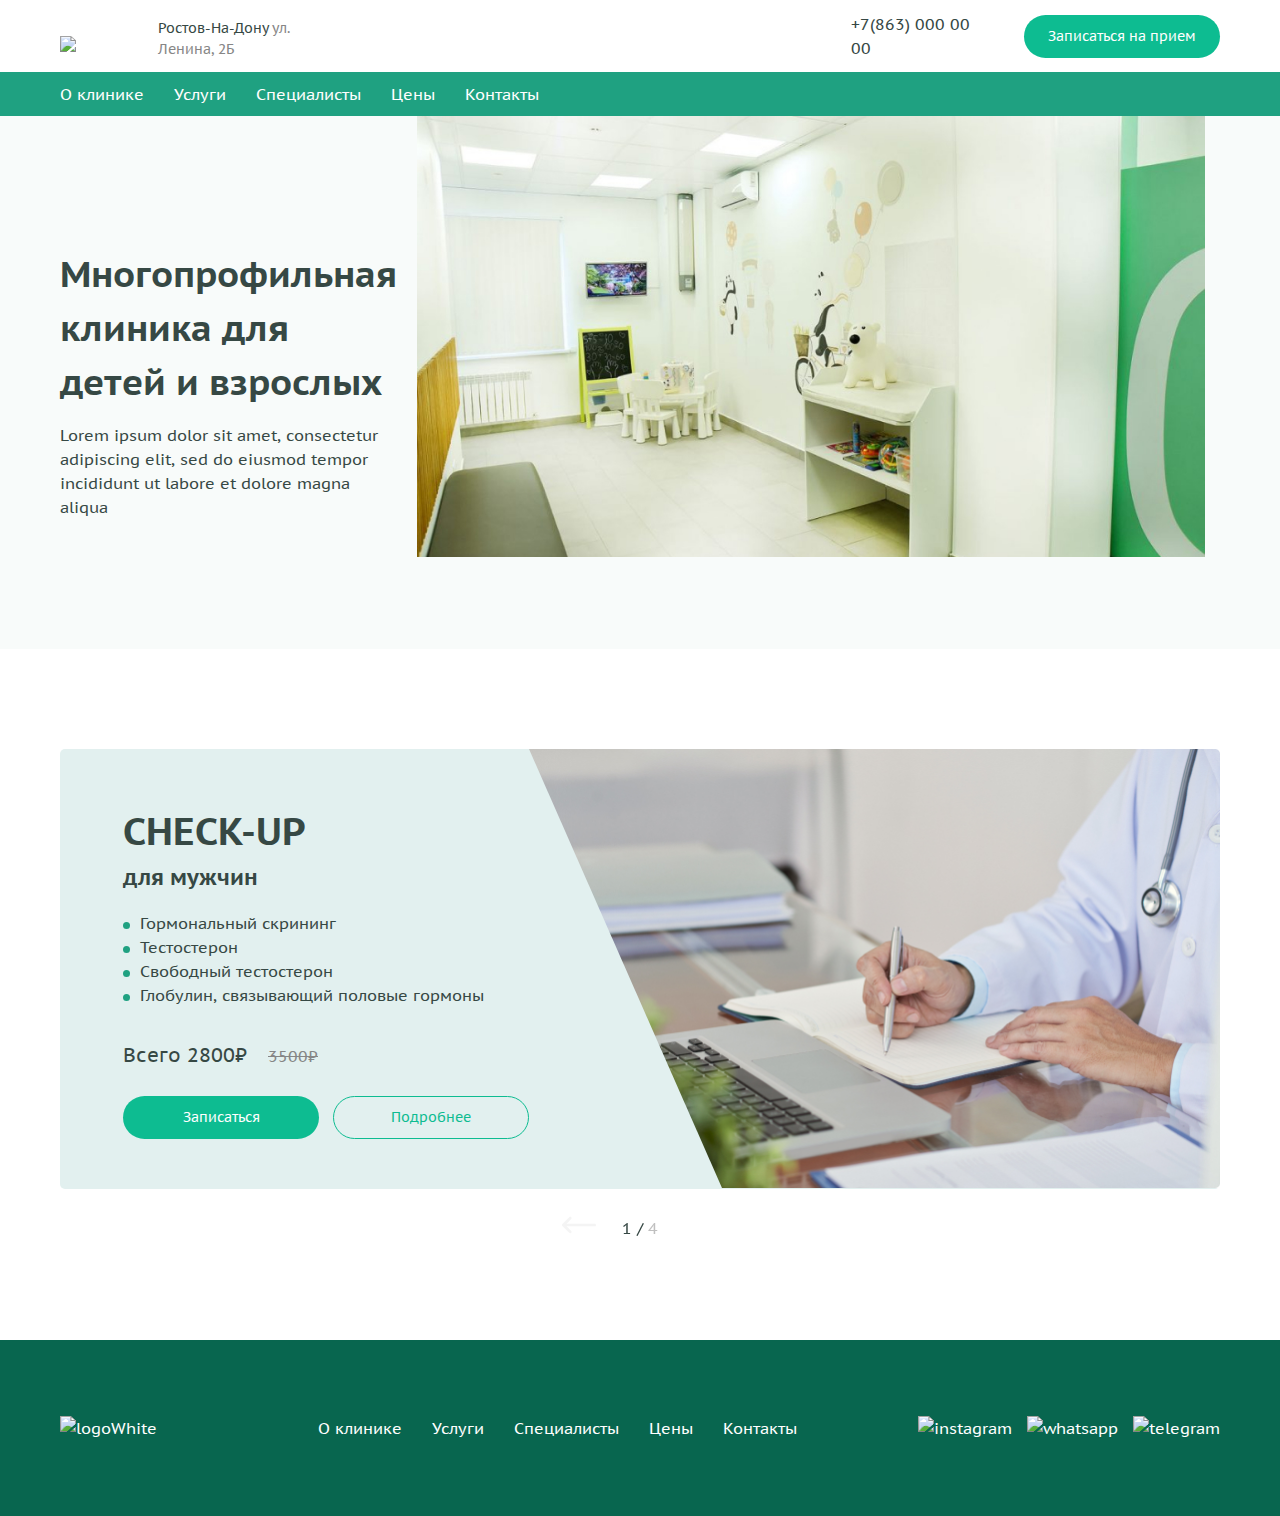
==== commit 2b717e6b: "Добавил контент для слайдера" ====
--- a/index.html
+++ b/index.html
@@ -12,9 +12,9 @@
    <link href="https://fonts.googleapis.com/css2?family=PT+Sans+Caption:wght@400;700&display=swap" rel="stylesheet">
    <script src="js/swiper.js" defer></script>
    <script src="js/main.js" defer></script>
-   <link rel="stylesheet" href="css/swiper.css">
+   <link rel="stylesheet" href="./css/swiper.css">
    <title>Test page</title>
-   <link rel="stylesheet" href="css/style.min.css">
+   <link rel="stylesheet" href="./css/style.min.css">
 </head>
 
 <body>
@@ -40,7 +40,7 @@
 
                </div>
                <div class="header__inner-right">
-                  <a href="tel:+7(863) 000 00 00" class="header__number">+7(863) 000 00 00</a>
+                  <a href="tel:+78630000000" class="header__number">+7(863) 000 00 00</a>
                   <a href="#" class="header__geoloc-city header__geoloc-mob">Ростов-На-Дону</a>
                   <button class="button header__button" id="header-btn">Записаться на прием</button>
                </div>
@@ -74,7 +74,6 @@
                </div>
             </div>
          </div>
-
       </header>
 
       <main class="main">
@@ -131,9 +130,99 @@
                            </div>
                         </div>
                      </div>
-                     <div class="swiper-slide"></div>
-                     <div class="swiper-slide"></div>
-                     <div class="swiper-slide"></div>
+                     <div class="swiper-slide">
+                        <div class="check__inner">
+                           <div class="check__left">
+                              <div class="check__left-content">
+                                 <h2 class="check__title">Check-UP</h2>
+                                 <span class="check__span">для мужчин</span>
+                                 <ul class="check__list">
+                                    <li class="check__list-item">Гормональный скрининг</li>
+                                    <li class="check__list-item">Тестостерон</li>
+                                    <li class="check__list-item">Свободный тестостерон</li>
+                                    <li class="check__list-item">Глобулин, связывающий половые гормоны</li>
+                                 </ul>
+                                 <div class="check__price">
+                                    <span class="check__price-sale">Всего 2800₽</span>
+                                    <span class="check__price-full">3500₽</span>
+                                 </div>
+                                 <div class="check__btn">
+                                    <button class="button" id="check-up-btn">Записаться</button>
+                                    <a href="" class="check__link button-link">Подробнее</a>
+                                 </div>
+                              </div>
+
+                           </div>
+                           <div class="check__right">
+                              <picture>
+                                 <source media="(max-width: 375px)" srcset="images/check-img-mob.jpg">
+                                 <img src="images/check-img.jpg" alt="doctor" class="check__right-img">
+                              </picture>
+                           </div>
+                        </div>
+                     </div>
+                     <div class="swiper-slide">
+                        <div class="check__inner">
+                           <div class="check__left">
+                              <div class="check__left-content">
+                                 <h2 class="check__title">Check-UP</h2>
+                                 <span class="check__span">для мужчин</span>
+                                 <ul class="check__list">
+                                    <li class="check__list-item">Гормональный скрининг</li>
+                                    <li class="check__list-item">Тестостерон</li>
+                                    <li class="check__list-item">Свободный тестостерон</li>
+                                    <li class="check__list-item">Глобулин, связывающий половые гормоны</li>
+                                 </ul>
+                                 <div class="check__price">
+                                    <span class="check__price-sale">Всего 2800₽</span>
+                                    <span class="check__price-full">3500₽</span>
+                                 </div>
+                                 <div class="check__btn">
+                                    <button class="button" id="check-up-btn">Записаться</button>
+                                    <a href="" class="check__link button-link">Подробнее</a>
+                                 </div>
+                              </div>
+
+                           </div>
+                           <div class="check__right">
+                              <picture>
+                                 <source media="(max-width: 375px)" srcset="images/check-img-mob.jpg">
+                                 <img src="images/check-img.jpg" alt="doctor" class="check__right-img">
+                              </picture>
+                           </div>
+                        </div>
+                     </div>
+                     <div class="swiper-slide">
+                        <div class="check__inner">
+                           <div class="check__left">
+                              <div class="check__left-content">
+                                 <h2 class="check__title">Check-UP</h2>
+                                 <span class="check__span">для мужчин</span>
+                                 <ul class="check__list">
+                                    <li class="check__list-item">Гормональный скрининг</li>
+                                    <li class="check__list-item">Тестостерон</li>
+                                    <li class="check__list-item">Свободный тестостерон</li>
+                                    <li class="check__list-item">Глобулин, связывающий половые гормоны</li>
+                                 </ul>
+                                 <div class="check__price">
+                                    <span class="check__price-sale">Всего 2800₽</span>
+                                    <span class="check__price-full">3500₽</span>
+                                 </div>
+                                 <div class="check__btn">
+                                    <button class="button" id="check-up-btn">Записаться</button>
+                                    <a href="" class="check__link button-link">Подробнее</a>
+                                 </div>
+                              </div>
+
+                           </div>
+                           <div class="check__right">
+                              <picture>
+                                 <source media="(max-width: 375px)" srcset="images/check-img-mob.jpg">
+                                 <img src="images/check-img.jpg" alt="doctor" class="check__right-img">
+                              </picture>
+                           </div>
+                        </div>
+                     </div>
                   </div>
                   <div class="slider-nav">
                      <div class="slider-prev slider-btn swiper-button-prev"></div>
@@ -154,9 +243,10 @@
                   <span class="modal__close">&times;</span>
                </div>
                <div class="modal__body">
-                  <form class="modal__form" action="">
-                     <input required class="modal__input" type="text" placeholder="Ваше имя">
-                     <input required class="modal__input" type="text" placeholder="Ваш телефон">
+                  <form class="modal__form" action="#">
+                     <input required class="modal__input" type="text" placeholder="Ваше имя"
+                        pattern="^([А-ЯЁа-яёA-Za-z]+)$">
+                     <input required class="modal__input" type="text" placeholder="Ваш телефон" pattern="^([0-9]+)$">
                      <textarea rows="3" class="modal__textarea" placeholder="Ваш комментарий"></textarea>
                      <button type="submit" class="button" id="modal-btn-close">Записаться</button>
                   </form>
--- a/css/style.min.css
+++ b/css/style.min.css
@@ -1 +1 @@
-/*! normalize.css v8.0.1 | MIT License | github.com/necolas/normalize.css */html{line-height:1.15;-webkit-text-size-adjust:100%}body{margin:0}main{display:block}h1{font-size:2em;margin:.67em 0}hr{-webkit-box-sizing:content-box;box-sizing:content-box;height:0;overflow:visible}pre{font-family:monospace,monospace;font-size:1em}a{background-color:rgba(0,0,0,0)}abbr[title]{border-bottom:none;text-decoration:underline;-webkit-text-decoration:underline dotted;text-decoration:underline dotted}b,strong{font-weight:bolder}code,kbd,samp{font-family:monospace,monospace;font-size:1em}small{font-size:80%}sub,sup{font-size:75%;line-height:0;position:relative;vertical-align:baseline}sub{bottom:-0.25em}sup{top:-0.5em}img{border-style:none}button,input,optgroup,select,textarea{font-family:inherit;font-size:100%;line-height:1.15;margin:0}button,input{overflow:visible}button,select{text-transform:none}button,[type=button],[type=reset],[type=submit] button::-moz-focus-inner,[type=button]::-moz-focus-inner,[type=reset]::-moz-focus-inner,[type=submit]::-moz-focus-inner{border-style:none;padding:0}button:-moz-focusring,[type=button]:-moz-focusring,[type=reset]:-moz-focusring,[type=submit]:-moz-focusring fieldset{padding:.35em .75em .625em}legend{-webkit-box-sizing:border-box;box-sizing:border-box;color:inherit;display:table;max-width:100%;padding:0;white-space:normal}progress{vertical-align:baseline}textarea{overflow:auto}[type=checkbox],[type=radio]{-webkit-box-sizing:border-box;box-sizing:border-box;padding:0}[type=number]::-webkit-inner-spin-button,[type=number]::-webkit-outer-spin-button{height:auto}[type=search]{outline-offset:-2px}[type=search]::-webkit-search-decoration{-webkit-appearance:none}::-webkit-file-upload-button{-webkit-appearance:button;font:inherit}details{display:block}summary{display:list-item}template{display:none}[hidden]{display:none}html{-webkit-box-sizing:border-box;box-sizing:border-box}*,*::after,**::before{-webkit-box-sizing:inherit;box-sizing:inherit;margin:0;padding:0}html,body{height:100%}body{font-family:"PT Sans Caption",sans-serif;font-size:16px;font-weight:400;line-height:1.5;color:#364844}body.noscroll{overflow:hidden}a{text-decoration:none;color:#fff}ul{list-style:none}.wrapper{min-height:100%;display:-webkit-box;display:-ms-flexbox;display:flex;-webkit-box-orient:vertical;-webkit-box-direction:normal;-ms-flex-direction:column;flex-direction:column}.container{max-width:1160px;margin:0 auto;padding:0 10px}.button{max-width:196px;height:43px;width:100%;display:inline-block;color:#fff;background-color:#0dbc91;padding:11px 24px;font-size:14px;font-family:"PT Sans Caption",sans-serif;border:none;border-radius:50px;outline:none;cursor:pointer;white-space:nowrap}.button:hover{background-color:#00d29f}.header__inner-top{position:relative;padding:12px 0;display:-webkit-box;display:-ms-flexbox;display:flex;-webkit-box-pack:justify;-ms-flex-pack:justify;justify-content:space-between}.header__inner-left{display:-webkit-box;display:-ms-flexbox;display:flex;-webkit-box-align:end;-ms-flex-align:end;align-items:flex-end;gap:0 44px;max-width:250px}.header__geoloc-city{max-width:133px;font-size:14px;color:#364844;position:relative}.header__geoloc-city::before{content:"";position:absolute;background-image:url(../images/placeholder.svg);width:20px;height:20px;left:-22px;top:calc(50% - 22px)}.header__geoloc-street{color:#868686}.header__number{max-width:138px;width:100%;position:relative;color:#364844}.header__number::before{content:"";position:absolute;background-image:url(../images/whatsappHeader.svg);width:28px;height:28px;left:-34px;top:calc(50% - 15px)}.header__geoloc-mob{display:none}.header__inner-right{display:-webkit-box;display:-ms-flexbox;display:flex;-webkit-box-pack:justify;-ms-flex-pack:justify;justify-content:space-between;-webkit-box-align:center;-ms-flex-align:center;align-items:center;gap:0 35px}.header__bg-bottom{background-color:#1fa181}.menu__btn{display:block;width:37px;height:26px;position:relative;z-index:5;cursor:pointer;display:none}.menu__btn span{position:absolute;top:calc(50% - 2px);left:0;width:100%;height:4px;background-color:#1fa181;-webkit-transition:all .2s;transition:all .2s}.menu__btn span:first-child{top:1px}.menu__btn span:last-child{top:auto;bottom:0}.menu__btn.menu__btn--active span{-webkit-transform:scale(0);-ms-transform:scale(0);transform:scale(0)}.menu__btn.menu__btn--active span:first-child{-webkit-transform:rotate(-45deg);-ms-transform:rotate(-45deg);transform:rotate(-45deg);top:calc(50% - 2px)}.menu__btn.menu__btn--active span:last-child{-webkit-transform:rotate(45deg);-ms-transform:rotate(45deg);transform:rotate(45deg);bottom:calc(50% - 2px)}.menu__list{display:-webkit-box;display:-ms-flexbox;display:flex;gap:0 30px;margin:0;padding:10px 0}.button_mob-menu{color:#1fa181;background-color:#f6f6f6;display:none}.button_mob-menu:hover{background-color:#0dbc91;color:#fff}.footer{background-color:#08664f}.footer__inner{display:-webkit-box;display:-ms-flexbox;display:flex;-webkit-box-pack:justify;-ms-flex-pack:justify;justify-content:space-between;-webkit-box-align:center;-ms-flex-align:center;align-items:center;padding:60px 0}.footer__menu-list{display:-webkit-box;display:-ms-flexbox;display:flex;gap:0 30px}.footer__messengers{display:-webkit-box;display:-ms-flexbox;display:flex;gap:0 15px}.main{-webkit-box-flex:1;-ms-flex-positive:1;flex-grow:1}.top{position:relative;background-color:#f8fbfa}.top__content{height:533px;display:-webkit-box;display:-ms-flexbox;display:flex;padding-right:15px}.top__left{max-width:416px;margin:auto 0}.top__title{font-size:36px;font-weight:700;max-width:370px;margin:0 0 14px 0}.top__text{max-width:350px;margin:0}.top__right{position:absolute;right:0;max-width:950px;width:100%;height:100%}.top__img{width:100%}.check{padding-top:100px}.check__inner{height:100%;display:-webkit-box;display:-ms-flexbox;display:flex;background-color:#e2f0ef;border-radius:5px}.check__left{margin-left:63px;max-width:406px;width:100%}.check__title{margin:53px 0 2px 0;font-size:38px;font-weight:700;text-transform:uppercase}.check__span{font-size:22px;font-weight:700;margin-bottom:17px;display:block}.check__list{padding-left:17px;margin-top:0;margin-bottom:33px;position:relative}.check__list-item::before{content:url(../images/Ellipse\ 1.svg);position:absolute;width:7px;height:7px;left:0}.check__price-sale{font-size:20px;display:inline-block;margin-right:16px;margin-bottom:26px}.check__price-full{color:#868686;text-decoration-line:line-through}.check__btn{display:-webkit-box;display:-ms-flexbox;display:flex;gap:14px}.check__link{display:inline-block;border:1px solid #0dbc91;border-radius:50px;padding:8px 52px;color:#0dbc91;font-size:14px}.check__link:hover{background-color:#0dbc91;color:#fff}.check__right{-webkit-clip-path:polygon(0% 0%, 100% 0%, 100% 100%, 28% 100%);clip-path:polygon(0% 0%, 100% 0%, 100% 100%, 28% 100%)}.check__right-img{display:block;max-width:100%}.swiper-wrapper{margin-bottom:35px}.swiper-slide{width:613px;height:440px}.swiper-pag__bottom{height:34px;margin-bottom:92px}.swiper-pagination-total{color:silver}.swiper-button-prev::after{content:none}.swiper-button-prev:hover{-webkit-filter:invert(62%) sepia(47%) saturate(3689%) hue-rotate(124deg) brightness(93%) contrast(90%);filter:invert(62%) sepia(47%) saturate(3689%) hue-rotate(124deg) brightness(93%) contrast(90%)}.swiper-button-next::after{content:none}.swiper-button-next:hover{-webkit-filter:invert(62%) sepia(47%) saturate(3689%) hue-rotate(124deg) brightness(93%) contrast(90%);filter:invert(62%) sepia(47%) saturate(3689%) hue-rotate(124deg) brightness(93%) contrast(90%)}.slider-nav{padding-bottom:92px;display:-webkit-box;display:-ms-flexbox;display:flex;-webkit-box-pack:center;-ms-flex-pack:center;justify-content:center;-webkit-box-align:center;-ms-flex-align:center;align-items:center;position:relative;z-index:15;gap:36px}.slider-prev{background-image:url(/images/left-arrow.svg)}.slider-next{background-image:url(/images/right-arrow.svg)}.slider-btn{border:0;width:34px;height:34px;background-color:rgba(0,0,0,0);cursor:pointer;position:relative;z-index:15}.slider-pogination{position:relative;width:auto}.modal__overlay{position:fixed;top:0;right:0;left:0;bottom:0;background-color:rgba(69,146,127,.9);z-index:100;visibility:hidden;opacity:0;-webkit-transition:opacity .4s,visibility .4s;transition:opacity .4s,visibility .4s}.modal__window{max-width:410px;width:100%;height:400px;border-radius:5px;background-color:#fff;margin:111px auto;position:relative;z-index:100;-webkit-box-shadow:0px 0px 4px 1px #bbb;box-shadow:0px 0px 4px 1px #bbb;-webkit-transform:scale(0);-ms-transform:scale(0);transform:scale(0);-webkit-transition:-webkit-transform .8s;transition:-webkit-transform .8s;transition:transform .8s;transition:transform .8s, -webkit-transform .8s}.modal__header{padding:5px 15px;display:-webkit-box;display:-ms-flexbox;display:flex;-webkit-box-pack:justify;-ms-flex-pack:justify;justify-content:space-between}.modal__title{font-size:24px}.modal__close{font-size:30px;cursor:pointer}.modal__body{padding:10px 15px}.modal__form{display:-webkit-box;display:-ms-flexbox;display:flex;-webkit-box-orient:vertical;-webkit-box-direction:normal;-ms-flex-direction:column;flex-direction:column;gap:20px 0;padding-right:10px}.modal__form>button{margin-top:30px}.modal__input{max-width:357px;width:100%;background-color:rgba(5,255,192,.0941176471);border:0;border-radius:8px;padding:14px 12px;outline:none}.modal__input::-webkit-input-placeholder{color:#666;font-size:14px}.modal__input::-moz-placeholder{color:#666;font-size:14px}.modal__input:-ms-input-placeholder{color:#666;font-size:14px}.modal__input::-ms-input-placeholder{color:#666;font-size:14px}.modal__input::placeholder{color:#666;font-size:14px}.modal__textarea{max-width:357px;width:100%;background-color:rgba(5,255,192,.0941176471);border:0;border-radius:8px;padding:14px 12px;outline:none;resize:none}.modal__textarea::-webkit-input-placeholder{color:#666;font-size:14px}.modal__textarea::-moz-placeholder{color:#666;font-size:14px}.modal__textarea:-ms-input-placeholder{color:#666;font-size:14px}.modal__textarea::-ms-input-placeholder{color:#666;font-size:14px}.modal__textarea::placeholder{color:#666;font-size:14px}.modal__overlay.open{visibility:visible;opacity:1}.modal__overlay.open .modal__window{-webkit-transform:scale(1);-ms-transform:scale(1);transform:scale(1)}@media(max-width: 1540px){.top__left{padding-right:20px}.top__right{position:inherit}}@media(max-width: 1200px){.menu__list{-webkit-box-pack:center;-ms-flex-pack:center;justify-content:center}.top__content{-webkit-box-orient:vertical;-webkit-box-direction:reverse;-ms-flex-direction:column-reverse;flex-direction:column-reverse;-webkit-box-align:center;-ms-flex-align:center;align-items:center;height:100%;padding:0}.top__left{padding-right:0;text-align:center}.top__title{margin-top:50px}.top__text{margin-bottom:30px}.top__right{max-width:inherit}.swiper-wrapper{height:100%}.swiper-slide{height:100%}.check__inner{-webkit-box-orient:vertical;-webkit-box-direction:reverse;-ms-flex-direction:column-reverse;flex-direction:column-reverse;-webkit-box-align:center;-ms-flex-align:center;align-items:center;background-color:rgba(0,0,0,0);border-radius:0}.check__left{background-color:#e2f0ef;max-width:692px;margin-left:0;border-radius:0 0 5px 5px}.check__left-content{margin-left:63px}.check__right{-webkit-clip-path:none;clip-path:none}.check__right-img{border-radius:5px 5px 0 0}.check__btn{padding-bottom:42px}}@media(max-width: 915px){.footer__menu-list{padding:0 10px}}@media(max-width: 830px){.footer__inner{-webkit-box-orient:vertical;-webkit-box-direction:normal;-ms-flex-direction:column;flex-direction:column;-webkit-box-align:start;-ms-flex-align:start;align-items:flex-start;padding:81px 7px 41px}.footer__logo{margin-top:-40px}.footer__menu{-webkit-box-ordinal-group:3;-ms-flex-order:2;order:2}.footer__menu-list{-webkit-box-orient:vertical;-webkit-box-direction:normal;-ms-flex-direction:column;flex-direction:column;padding:0;margin:31px 0 0 0;gap:15px 0}.footer__menu-item{font-size:14px}.footer__messengers{-ms-flex-item-align:end;align-self:flex-end;-webkit-box-ordinal-group:2;-ms-flex-order:1;order:1;margin-top:-30px;gap:0 20px}.footer__messengers-img{width:23px;height:23px}}@media(max-width: 768px){.menu__btn{display:block}.header__inner-top{-webkit-box-align:center;-ms-flex-align:center;align-items:center;height:65px;padding:0}.header__inner-left{gap:0 43px;-webkit-box-align:center;-ms-flex-align:center;align-items:center}.header__bg-bottom{position:absolute;z-index:5;background-color:rgba(69,146,127,.9);-webkit-box-orient:vertical;-webkit-box-direction:normal;-ms-flex-direction:column;flex-direction:column;top:65px;left:0;right:0;bottom:0;height:100vh;-webkit-transform:translateX(-100%);-ms-transform:translateX(-100%);transform:translateX(-100%);-webkit-transition:-webkit-transform .3s ease;transition:-webkit-transform .3s ease;transition:transform .3s ease;transition:transform .3s ease, -webkit-transform .3s ease}.header__bg-bottom.header__bg-bottom--active{-webkit-transform:translateX(0);-ms-transform:translateX(0);transform:translateX(0)}.header__geoloc-city{display:none}.header__geoloc-city::before{content:none}.header__geoloc-street{display:none}.header__inner-right{-webkit-box-orient:vertical;-webkit-box-direction:normal;-ms-flex-direction:column;flex-direction:column;-webkit-box-align:end;-ms-flex-align:end;align-items:flex-end}.header__button{display:none}.header__number{padding-top:15px;font-weight:700;white-space:nowrap}.header__number::before{content:none}.header__geoloc-mob{display:block;font-size:13px;padding-bottom:13px}.logo{padding-top:7px}.menu__list{-webkit-box-orient:vertical;-webkit-box-direction:normal;-ms-flex-direction:column;flex-direction:column;padding-top:48px;padding-bottom:0;padding:48px 0 39px 9px;gap:10px 0}.button_mob-menu{display:block}}@media(max-width: 560px){.top__content{-webkit-box-align:start;-ms-flex-align:start;align-items:flex-start}.top__left{text-align:left}.top__title{font-size:26px}.top__text{font-size:14px}.check__left-content{margin-left:23px}.check__title{font-size:26px}.check__span{font-size:14px}.check__list{font-size:14px;padding-right:15px}.check__price-sale{font-size:18px}.check__price-full{font-size:14px}.check__link{padding:8px 22px;font-size:14px}.check__btn>button{max-width:137px}}@media(max-width: 430px){.modal__window{max-width:310px;width:100%}.modal__title{font-size:20px}.modal__input{max-width:260px}.modal__textarea{max-width:260px}}@media(max-width: 350px){.header__inner-left{gap:0 30px}.header__number{font-size:15px}.check__btn{-webkit-box-orient:vertical;-webkit-box-direction:normal;-ms-flex-direction:column;flex-direction:column;-webkit-box-align:start;-ms-flex-align:start;align-items:flex-start;padding-right:20px}.check__btn>button{max-width:242px;width:100%}.check__link{padding:8px 77px}.button-link{color:#0dbc91;font-size:14px;display:block;border:1px solid #0dbc91;border-radius:50px;max-width:240px;width:100%;text-align:center;padding:8px 0}}/*# sourceMappingURL=style.min.css.map */+/*! normalize.css v8.0.1 | MIT License | github.com/necolas/normalize.css */html{line-height:1.15;-webkit-text-size-adjust:100%}body{margin:0}main{display:block}h1{font-size:2em;margin:.67em 0}hr{-webkit-box-sizing:content-box;box-sizing:content-box;height:0;overflow:visible}pre{font-family:monospace,monospace;font-size:1em}a{background-color:rgba(0,0,0,0)}abbr[title]{border-bottom:none;text-decoration:underline;-webkit-text-decoration:underline dotted;text-decoration:underline dotted}b,strong{font-weight:bolder}code,kbd,samp{font-family:monospace,monospace;font-size:1em}small{font-size:80%}sub,sup{font-size:75%;line-height:0;position:relative;vertical-align:baseline}sub{bottom:-0.25em}sup{top:-0.5em}img{border-style:none}button,input,optgroup,select,textarea{font-family:inherit;font-size:100%;line-height:1.15;margin:0}button,input{overflow:visible}button,select{text-transform:none}button,[type=button],[type=reset],[type=submit] button::-moz-focus-inner,[type=button]::-moz-focus-inner,[type=reset]::-moz-focus-inner,[type=submit]::-moz-focus-inner{border-style:none;padding:0}button:-moz-focusring,[type=button]:-moz-focusring,[type=reset]:-moz-focusring,[type=submit]:-moz-focusring fieldset{padding:.35em .75em .625em}legend{-webkit-box-sizing:border-box;box-sizing:border-box;color:inherit;display:table;max-width:100%;padding:0;white-space:normal}progress{vertical-align:baseline}textarea{overflow:auto}[type=checkbox],[type=radio]{-webkit-box-sizing:border-box;box-sizing:border-box;padding:0}[type=number]::-webkit-inner-spin-button,[type=number]::-webkit-outer-spin-button{height:auto}[type=search]{outline-offset:-2px}[type=search]::-webkit-search-decoration{-webkit-appearance:none}::-webkit-file-upload-button{-webkit-appearance:button;font:inherit}details{display:block}summary{display:list-item}template{display:none}[hidden]{display:none}html{-webkit-box-sizing:border-box;box-sizing:border-box}*,*::after,**::before{-webkit-box-sizing:inherit;box-sizing:inherit;margin:0;padding:0}html,body{height:100%}body{font-family:"PT Sans Caption",sans-serif;font-size:16px;font-weight:400;line-height:1.5;color:#364844}body.noscroll{overflow:hidden}a{text-decoration:none;color:#fff}ul{list-style:none}.wrapper{min-height:100%;display:-webkit-box;display:-ms-flexbox;display:flex;-webkit-box-orient:vertical;-webkit-box-direction:normal;-ms-flex-direction:column;flex-direction:column}.container{max-width:1160px;margin:0 auto;padding:0 10px}.button{max-width:196px;height:43px;width:100%;display:inline-block;color:#fff;background-color:#0dbc91;padding:11px 24px;font-size:14px;font-family:"PT Sans Caption",sans-serif;border:none;border-radius:50px;outline:none;cursor:pointer;white-space:nowrap}.button:hover{background-color:#00d29f}.header__inner-top{position:relative;padding:12px 0;display:-webkit-box;display:-ms-flexbox;display:flex;-webkit-box-pack:justify;-ms-flex-pack:justify;justify-content:space-between}.header__inner-left{display:-webkit-box;display:-ms-flexbox;display:flex;-webkit-box-align:end;-ms-flex-align:end;align-items:flex-end;gap:0 44px;max-width:250px}.header__geoloc-city{max-width:133px;font-size:14px;color:#364844;position:relative}.header__geoloc-city::before{content:"";position:absolute;background-image:url(../images/placeholder.svg);width:20px;height:20px;left:-22px;top:calc(50% - 22px)}.header__geoloc-street{color:#868686}.header__number{max-width:138px;width:100%;position:relative;color:#364844}.header__number::before{content:"";position:absolute;background-image:url(../images/whatsappHeader.svg);width:28px;height:28px;left:-34px;top:calc(50% - 15px)}.header__geoloc-mob{display:none}.header__inner-right{display:-webkit-box;display:-ms-flexbox;display:flex;-webkit-box-pack:justify;-ms-flex-pack:justify;justify-content:space-between;-webkit-box-align:center;-ms-flex-align:center;align-items:center;gap:0 35px}.header__bg-bottom{background-color:#1fa181}.menu__btn{display:block;width:37px;height:26px;position:relative;z-index:5;cursor:pointer;display:none}.menu__btn span{position:absolute;top:calc(50% - 2px);left:0;width:100%;height:4px;background-color:#1fa181;-webkit-transition:all .2s;transition:all .2s}.menu__btn span:first-child{top:1px}.menu__btn span:last-child{top:auto;bottom:0}.menu__btn.menu__btn--active span{-webkit-transform:scale(0);-ms-transform:scale(0);transform:scale(0)}.menu__btn.menu__btn--active span:first-child{-webkit-transform:rotate(-45deg);-ms-transform:rotate(-45deg);transform:rotate(-45deg);top:calc(50% - 2px)}.menu__btn.menu__btn--active span:last-child{-webkit-transform:rotate(45deg);-ms-transform:rotate(45deg);transform:rotate(45deg);bottom:calc(50% - 2px)}.menu__list{display:-webkit-box;display:-ms-flexbox;display:flex;gap:0 30px;margin:0;padding:10px 0}.button_mob-menu{color:#1fa181;background-color:#f6f6f6;display:none}.button_mob-menu:hover{background-color:#0dbc91;color:#fff}.footer{background-color:#08664f}.footer__inner{display:-webkit-box;display:-ms-flexbox;display:flex;-webkit-box-pack:justify;-ms-flex-pack:justify;justify-content:space-between;-webkit-box-align:center;-ms-flex-align:center;align-items:center;padding:60px 0}.footer__menu-list{display:-webkit-box;display:-ms-flexbox;display:flex;gap:0 30px}.footer__messengers{display:-webkit-box;display:-ms-flexbox;display:flex;gap:0 15px}.main{-webkit-box-flex:1;-ms-flex-positive:1;flex-grow:1}.top{position:relative;background-color:#f8fbfa}.top__content{height:533px;display:-webkit-box;display:-ms-flexbox;display:flex;padding-right:15px}.top__left{max-width:416px;margin:auto 0}.top__title{font-size:36px;font-weight:700;max-width:370px;margin:0 0 14px 0}.top__text{max-width:350px;margin:0}.top__right{position:absolute;right:0;max-width:950px;width:100%;height:100%}.top__img{width:100%}.check{padding-top:100px}.check__inner{height:100%;display:-webkit-box;display:-ms-flexbox;display:flex;background-color:#e2f0ef;border-radius:5px}.check__left{margin-left:63px;max-width:406px;width:100%}.check__title{margin:53px 0 2px 0;font-size:38px;font-weight:700;text-transform:uppercase}.check__span{font-size:22px;font-weight:700;margin-bottom:17px;display:block}.check__list{padding-left:17px;margin-top:0;margin-bottom:33px;position:relative}.check__list-item::before{content:url(../images/Ellipse\ 1.svg);position:absolute;width:7px;height:7px;left:0}.check__price-sale{font-size:20px;display:inline-block;margin-right:16px;margin-bottom:26px}.check__price-full{color:#868686;text-decoration-line:line-through}.check__btn{display:-webkit-box;display:-ms-flexbox;display:flex;gap:14px}.check__link{display:inline-block;border:1px solid #0dbc91;border-radius:50px;padding:10px 57px;color:#0dbc91;font-size:14px}.check__link:hover{background-color:#0dbc91;color:#fff}.check__right{-webkit-clip-path:polygon(0% 0%, 100% 0%, 100% 100%, 28% 100%);clip-path:polygon(0% 0%, 100% 0%, 100% 100%, 28% 100%)}.check__right-img{display:block;max-width:100%}.swiper-wrapper{margin-bottom:35px}.swiper-slide{width:613px;height:440px}.swiper-pag__bottom{height:34px;margin-bottom:92px}.swiper-pagination-total{color:silver}.swiper-button-prev::after{content:none}.swiper-button-prev:hover{-webkit-filter:invert(62%) sepia(47%) saturate(3689%) hue-rotate(124deg) brightness(93%) contrast(90%);filter:invert(62%) sepia(47%) saturate(3689%) hue-rotate(124deg) brightness(93%) contrast(90%)}.swiper-button-next::after{content:none}.swiper-button-next:hover{-webkit-filter:invert(62%) sepia(47%) saturate(3689%) hue-rotate(124deg) brightness(93%) contrast(90%);filter:invert(62%) sepia(47%) saturate(3689%) hue-rotate(124deg) brightness(93%) contrast(90%)}.slider-nav{padding-bottom:92px;display:-webkit-box;display:-ms-flexbox;display:flex;-webkit-box-pack:center;-ms-flex-pack:center;justify-content:center;-webkit-box-align:center;-ms-flex-align:center;align-items:center;position:relative;z-index:15;gap:36px}.slider-prev{background-image:url(../images/left-arrow.svg)}.slider-next{background-image:url(../images/right-arrow.svg)}.slider-btn{border:0;width:34px;height:34px;background-color:rgba(0,0,0,0);cursor:pointer;position:relative;z-index:15}.slider-pogination{position:relative;width:auto}.modal__overlay{position:fixed;top:0;right:0;left:0;bottom:0;background-color:rgba(69,146,127,.9);z-index:100;visibility:hidden;opacity:0;-webkit-transition:opacity .4s,visibility .4s;transition:opacity .4s,visibility .4s}.modal__window{max-width:410px;width:100%;height:400px;border-radius:5px;background-color:#fff;margin:111px auto;position:relative;z-index:100;-webkit-box-shadow:0px 0px 4px 1px #bbb;box-shadow:0px 0px 4px 1px #bbb;-webkit-transform:scale(0);-ms-transform:scale(0);transform:scale(0);-webkit-transition:-webkit-transform .8s;transition:-webkit-transform .8s;transition:transform .8s;transition:transform .8s, -webkit-transform .8s}.modal__header{padding:5px 15px;display:-webkit-box;display:-ms-flexbox;display:flex;-webkit-box-pack:justify;-ms-flex-pack:justify;justify-content:space-between}.modal__title{font-size:24px}.modal__close{font-size:30px;cursor:pointer}.modal__body{padding:10px 15px}.modal__form{display:-webkit-box;display:-ms-flexbox;display:flex;-webkit-box-orient:vertical;-webkit-box-direction:normal;-ms-flex-direction:column;flex-direction:column;gap:20px 0;padding-right:10px}.modal__form>button{margin-top:30px}.modal__input{max-width:357px;width:100%;background-color:rgba(5,255,192,.0941176471);border:0;border-radius:8px;padding:14px 12px;outline:none}.modal__input::-webkit-input-placeholder{color:#666;font-size:14px}.modal__input::-moz-placeholder{color:#666;font-size:14px}.modal__input:-ms-input-placeholder{color:#666;font-size:14px}.modal__input::-ms-input-placeholder{color:#666;font-size:14px}.modal__input::placeholder{color:#666;font-size:14px}.modal__textarea{max-width:357px;width:100%;background-color:rgba(5,255,192,.0941176471);border:0;border-radius:8px;padding:14px 12px;outline:none;resize:none}.modal__textarea::-webkit-input-placeholder{color:#666;font-size:14px}.modal__textarea::-moz-placeholder{color:#666;font-size:14px}.modal__textarea:-ms-input-placeholder{color:#666;font-size:14px}.modal__textarea::-ms-input-placeholder{color:#666;font-size:14px}.modal__textarea::placeholder{color:#666;font-size:14px}.modal__overlay.open{visibility:visible;opacity:1}.modal__overlay.open .modal__window{-webkit-transform:scale(1);-ms-transform:scale(1);transform:scale(1)}@media(max-width: 1540px){.top__left{padding-right:20px}.top__right{position:inherit}}@media(max-width: 1200px){.menu__list{-webkit-box-pack:center;-ms-flex-pack:center;justify-content:center}.top__content{-webkit-box-orient:vertical;-webkit-box-direction:reverse;-ms-flex-direction:column-reverse;flex-direction:column-reverse;-webkit-box-align:center;-ms-flex-align:center;align-items:center;height:100%;padding:0}.top__left{padding-right:0;text-align:center}.top__title{margin-top:50px}.top__text{margin-bottom:30px}.top__right{max-width:inherit}.swiper-wrapper{height:100%}.swiper-slide{height:100%}.check__inner{-webkit-box-orient:vertical;-webkit-box-direction:reverse;-ms-flex-direction:column-reverse;flex-direction:column-reverse;-webkit-box-align:center;-ms-flex-align:center;align-items:center;background-color:rgba(0,0,0,0);border-radius:0}.check__left{background-color:#e2f0ef;max-width:692px;margin-left:0;border-radius:0 0 5px 5px}.check__left-content{margin-left:63px}.check__right{-webkit-clip-path:none;clip-path:none}.check__right-img{border-radius:5px 5px 0 0}.check__btn{padding-bottom:42px}}@media(max-width: 915px){.footer__menu-list{padding:0 10px}}@media(max-width: 830px){.footer__inner{-webkit-box-orient:vertical;-webkit-box-direction:normal;-ms-flex-direction:column;flex-direction:column;-webkit-box-align:start;-ms-flex-align:start;align-items:flex-start;padding:81px 7px 41px}.footer__logo{margin-top:-40px}.footer__menu{-webkit-box-ordinal-group:3;-ms-flex-order:2;order:2}.footer__menu-list{-webkit-box-orient:vertical;-webkit-box-direction:normal;-ms-flex-direction:column;flex-direction:column;padding:0;margin:31px 0 0 0;gap:15px 0}.footer__menu-item{font-size:14px}.footer__messengers{-ms-flex-item-align:end;align-self:flex-end;-webkit-box-ordinal-group:2;-ms-flex-order:1;order:1;margin-top:-30px;gap:0 20px}.footer__messengers-img{width:23px;height:23px}}@media(max-width: 768px){.menu__btn{display:block}.header__inner-top{-webkit-box-align:center;-ms-flex-align:center;align-items:center;height:65px;padding:0}.header__inner-left{gap:0 43px;-webkit-box-align:center;-ms-flex-align:center;align-items:center}.header__bg-bottom{position:absolute;z-index:5;background-color:rgba(69,146,127,.9);-webkit-box-orient:vertical;-webkit-box-direction:normal;-ms-flex-direction:column;flex-direction:column;top:65px;left:0;right:0;bottom:0;height:100vh;-webkit-transform:translateX(-100%);-ms-transform:translateX(-100%);transform:translateX(-100%);-webkit-transition:-webkit-transform .3s ease;transition:-webkit-transform .3s ease;transition:transform .3s ease;transition:transform .3s ease, -webkit-transform .3s ease}.header__bg-bottom.header__bg-bottom--active{-webkit-transform:translateX(0);-ms-transform:translateX(0);transform:translateX(0)}.header__geoloc-city{display:none}.header__geoloc-city::before{content:none}.header__geoloc-street{display:none}.header__inner-right{-webkit-box-orient:vertical;-webkit-box-direction:normal;-ms-flex-direction:column;flex-direction:column;-webkit-box-align:end;-ms-flex-align:end;align-items:flex-end}.header__button{display:none}.header__number{padding-top:15px;font-weight:700;white-space:nowrap}.header__number::before{content:none}.header__geoloc-mob{display:block;font-size:13px;padding-bottom:13px}.logo{padding-top:7px}.menu__list{-webkit-box-orient:vertical;-webkit-box-direction:normal;-ms-flex-direction:column;flex-direction:column;padding-top:48px;padding-bottom:0;padding:48px 0 39px 9px;gap:10px 0}.button_mob-menu{display:block}}@media(max-width: 560px){.top__content{-webkit-box-align:start;-ms-flex-align:start;align-items:flex-start}.top__left{text-align:left}.top__title{font-size:26px}.top__text{font-size:14px}.check__left-content{margin-left:23px}.check__title{font-size:26px}.check__span{font-size:14px}.check__list{font-size:14px;padding-right:15px}.check__price-sale{font-size:18px}.check__price-full{font-size:14px}.check__link{padding:10px 28px;font-size:14px}.check__btn>button{max-width:137px}}@media(max-width: 430px){.modal__window{max-width:310px;width:100%}.modal__title{font-size:20px}.modal__input{max-width:260px}.modal__textarea{max-width:260px}}@media(max-width: 350px){.header__inner-left{gap:0 30px}.header__number{font-size:15px}.check__btn{-webkit-box-orient:vertical;-webkit-box-direction:normal;-ms-flex-direction:column;flex-direction:column;-webkit-box-align:start;-ms-flex-align:start;align-items:flex-start;padding-right:20px}.check__btn>button{max-width:242px;width:100%}.check__link{padding:8px 77px}.button-link{color:#0dbc91;font-size:14px;display:block;border:1px solid #0dbc91;border-radius:50px;max-width:240px;width:100%;text-align:center;padding:8px 0}}/*# sourceMappingURL=style.min.css.map */